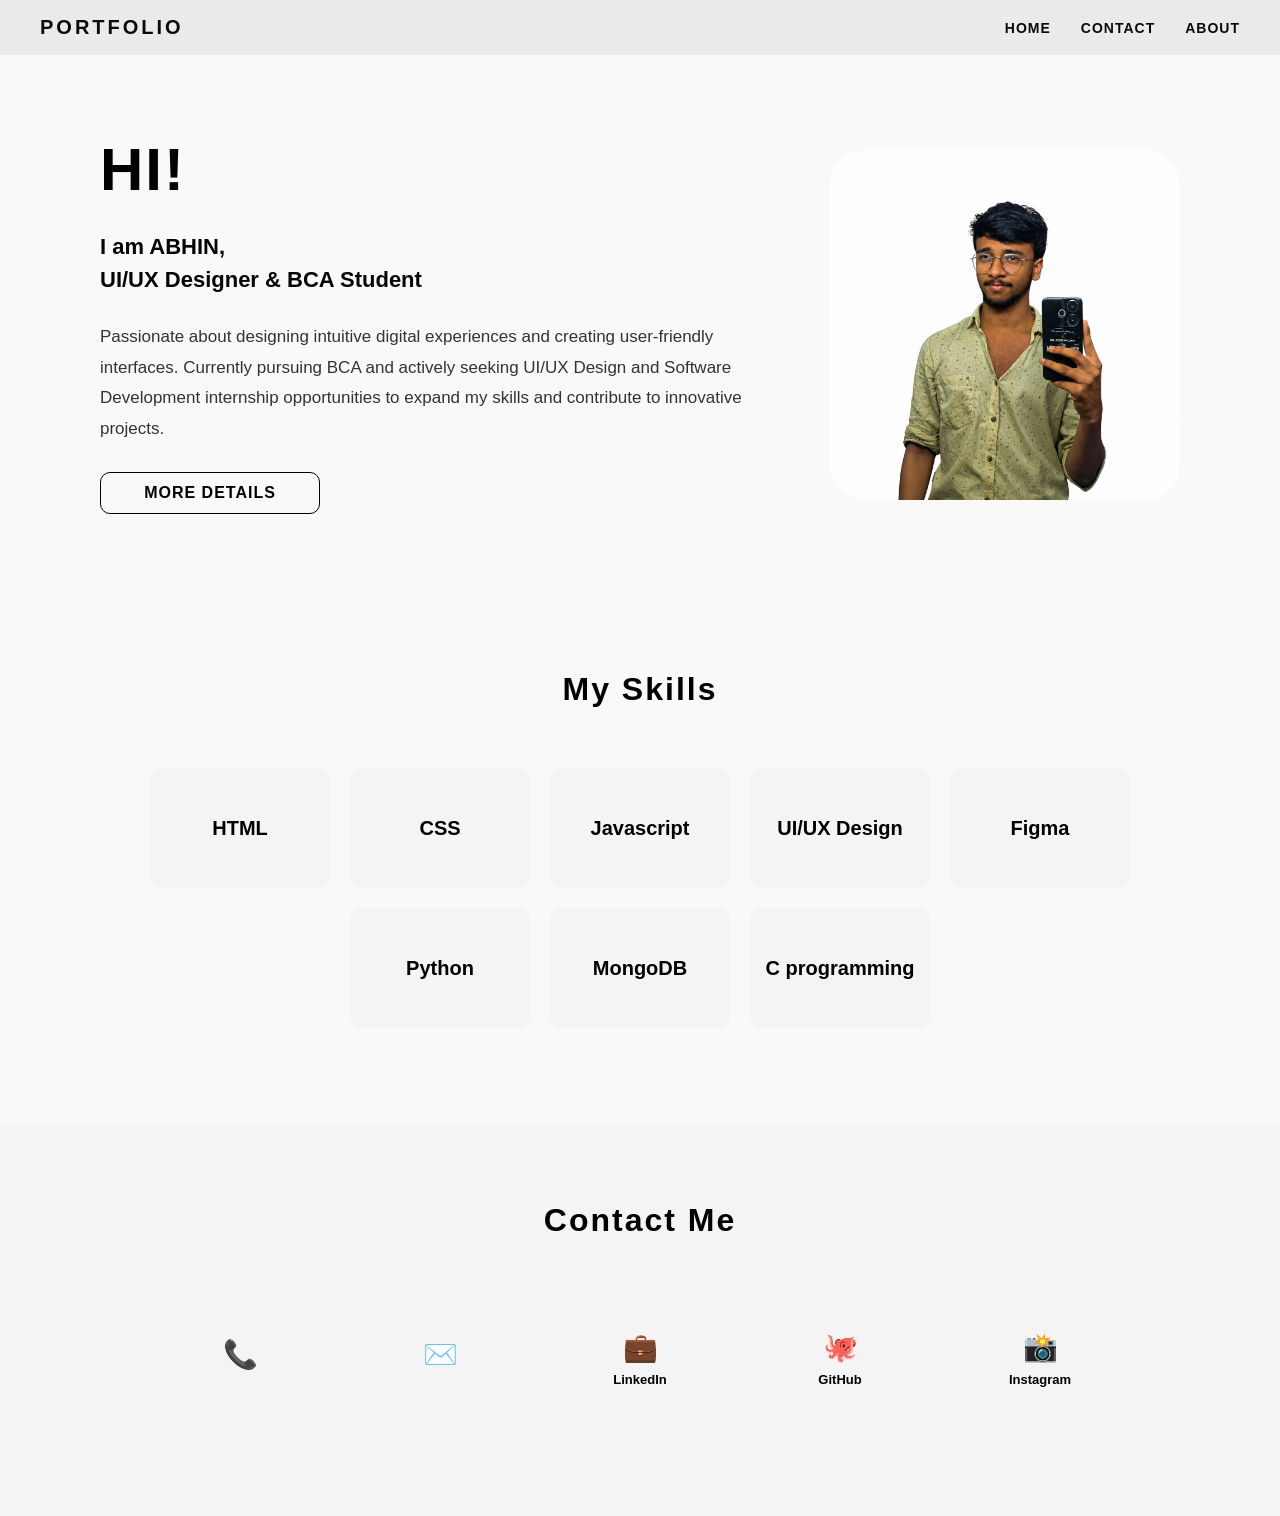
==== index.html @ 7b4ee462 "first commit" ====
<!DOCTYPE html>
<html lang="en">
<head>
    <meta charset="UTF-8">
    <meta name="viewport" content="width=device-width, initial-scale=1.0">
    <title>Abhin – Portfolio</title>
    
    <style>
        *, *::before, *::after { box-sizing: border-box; margin: 0; padding: 0; }

        html { scroll-behavior: smooth; }

        body {
            font-family: 'Lucida Sans', 'Lucida Grande', Verdana, sans-serif;
            background-color: #f9f9f7;
            color: #0a0a0a;
        }

        nav {
            display: flex;
            justify-content: space-between;
            align-items: center;
            padding: 16px 40px;
            background-color: rgba(170, 171, 172, 0.184);
            position: sticky;
            top: 0;
            z-index: 100;
        }
        nav h1 {
            font-size: clamp(16px, 3vw, 20px);
            letter-spacing: 3px;
        }
        nav ul {
            display: flex;
            gap: clamp(14px, 3vw, 30px);
            list-style: none;
        }
        nav ul li {
            font-size: clamp(12px, 2vw, 14px);
            letter-spacing: 1px;
            cursor: pointer;
        }

        h2 {
            font-family: 'Lucida Sans', Verdana, sans-serif;
            letter-spacing: 2px;
            color: rgb(0, 0, 0);
        }

        img {
            width: clamp(140px, 28vw, 350px);
            border-radius: 10%;
            display: block;
        }

        p {
            color: rgb(7, 6, 6);
            padding-top: 10px;
        }

        .hero {
            display: flex;
            flex-direction: row;
            align-items: center;
            justify-content: space-between;
            padding: clamp(40px, 8vw, 80px) clamp(24px, 8vw, 100px);
            gap: 40px;
        }
        .hero-text {
            flex: 1;
            min-width: 0;
        }
        .hero-text h2 {
            font-size: clamp(32px, 6vw, 60px);
            margin-bottom: 16px;
        }
        .hero-text .name-title {
            font-size: clamp(16px, 2.5vw, 22px);
            font-weight: bold;
            margin-bottom: 16px;
            line-height: 1.5;
        }
        .hero-text .bio {
            font-size: clamp(14px, 1.8vw, 17px);
            line-height: 1.8;
            color: #333;
            margin-bottom: 28px;
            padding-top: 10px;
        }
        .hero-text button {
            color: black;
            font-size: clamp(13px, 1.6vw, 16px);
            border-radius: 10px;
            font-family: 'Gill Sans', 'Gill Sans MT', Calibri, 'Trebuchet MS', sans-serif;
            height: 42px;
            width: clamp(160px, 30vw, 220px);
            border: 1.5px solid #000;
            background: transparent;
            cursor: pointer;
            font-weight: bold;
            letter-spacing: 1px;
            transition: background 0.2s, color 0.2s;
        }
        .hero-text button:hover {
            background: #000;
            color: #fff;
        }
        .hero-image {
            flex-shrink: 0;
        }

        .skills-section {
            padding: clamp(40px, 6vw, 80px) clamp(24px, 6vw, 100px);
        }
        .skills-section h2 {
            text-align: center;
            font-size: clamp(22px, 4vw, 32px);
            margin-bottom: 40px;
        }
        .skills-container {
            display: flex;
            flex-wrap: wrap;
            justify-content: center;
            gap: 20px;
            padding: 20px;
        }
        .skill-box {
            width: clamp(130px, 20vw, 180px);
            height: clamp(80px, 12vw, 120px);
            background-color: #f4f4f4;
            border-radius: 12px;
            display: flex;
            justify-content: center;
            align-items: center;
            font-size: clamp(14px, 2vw, 20px);
            font-weight: bold;
            transition: 0.3s;
            color: #000;
        }
        .skill-box:hover {
            transform: translateY(-5px);
            background-color: #e8e8e8;
            box-shadow: 0px 10px 10px rgba(0, 0, 0, 0.1);
        }

        .contact-section {
            padding: clamp(40px, 6vw, 80px) clamp(24px, 6vw, 100px);
            background-color: #f4f4f4;
        }
        .contact-section h2 {
            text-align: center;
            font-size: clamp(22px, 4vw, 32px);
            margin-bottom: 40px;
        }

        /* MOBILE */
        @media (max-width: 640px) {
            nav { padding: 14px 20px; }

            .hero {
                flex-direction: column-reverse;
                align-items: center;
                padding: 36px 20px;
                gap: 24px;
                text-align: center;
            }
            .hero-text .bio { text-align: left; }
            .hero-text button { width: 100%; max-width: 280px; }

            .skill-box {
            width: calc(50% - 12px);
            height: 70px;
            font-size: 13px;
           }
        }

        /* TABLET */
        @media (min-width: 641px) and (max-width: 900px) {
            .hero {
                flex-direction: column-reverse;
                align-items: center;
                text-align: center;
                padding: 48px 40px;
            }
        }
    </style>
</head>
<body id="top">

    <nav>
        <h1>PORTFOLIO</h1>
        <ul>
            <li><a href="#top" style="text-decoration:none; color:inherit;"><b>HOME</b></a></li>
            <li><a href="#contact" style="text-decoration:none; color:inherit;"><b>CONTACT</b></a></li>
            <li><a href="#skills" style="text-decoration:none; color:inherit;"><b>ABOUT</b></a></li>
        </ul>
    </nav>

    <div class="hero">
        <div class="hero-text">
            <h2>HI!</h2>
            <p class="name-title"><b>I am ABHIN,<br>UI/UX Designer & BCA Student</b></p>
            <p class="bio">
                Passionate about designing intuitive digital experiences
                and creating user-friendly interfaces. Currently pursuing
                BCA and actively seeking UI/UX Design and Software Development
                internship opportunities to expand my skills and contribute to
                innovative projects.
            </p>
            <button onclick="document.getElementById('skills').scrollIntoView({behavior:'smooth'})">
                <b>MORE DETAILS</b>
            </button>
        </div>
        <div class="hero-image">
            <img src="proff.png" alt="Abhin's profile photo">
        </div>
    </div>

    <div class="skills-section" id="skills">
        <h2><b>My Skills</b></h2>
        <div class="skills-container">
            <div class="skill-box">HTML</div>
            <div class="skill-box">CSS</div>
            <div class="skill-box">Javascript</div>
            <div class="skill-box">UI/UX Design</div>
            <div class="skill-box">Figma</div>
            <div class="skill-box">Python</div>
            <div class="skill-box">MongoDB</div>
            <div class="skill-box">C programming</div>
        </div>
    </div>

    <div class="contact-section" id="contact">
        <h2><b>Contact Me</b></h2>
        <div class="skills-container">

            <a href="tel:+918281203769" style="text-decoration:none;">
                <div class="skill-box" style="flex-direction:column; gap:8px;">
                    <span style="font-size:28px;">📞</span>
                    <span style="font-size:13px;"></span>
                </div>
            </a>

            <a href="mailto:abhinillikatil@gmail.com" style="text-decoration:none;">
                <div class="skill-box" style="flex-direction:column; gap:8px;">
                    <span style="font-size:28px;">✉️</span>
                    <span style="font-size:13px;"></span>
                </div>
            </a>

            <a href="https://www.linkedin.com/in/abhin-i-p-13757a359/" target="_blank" style="text-decoration:none;">
                <div class="skill-box" style="flex-direction:column; gap:8px;">
                    <span style="font-size:28px;">💼</span>
                    <span style="font-size:13px;">LinkedIn</span>
                </div>
            </a>

            <a href="https://github.com/ABHiN404" target="_blank" style="text-decoration:none;">
                <div class="skill-box" style="flex-direction:column; gap:8px;">
                    <span style="font-size:28px;">🐙</span>
                    <span style="font-size:13px;">GitHub</span>
                </div>
            </a>

            <a href="https://www.instagram.com/_abhinnn._?igsh=NjZzc3doM2gwaGVh" target="_blank" style="text-decoration:none;">
                <div class="skill-box" style="flex-direction:column; gap:8px;">
                    <span style="font-size:28px;">📸</span>
                    <span style="font-size:13px;">Instagram</span>
                </div>
            </a>

        </div>
    </div>

</body>
</html>
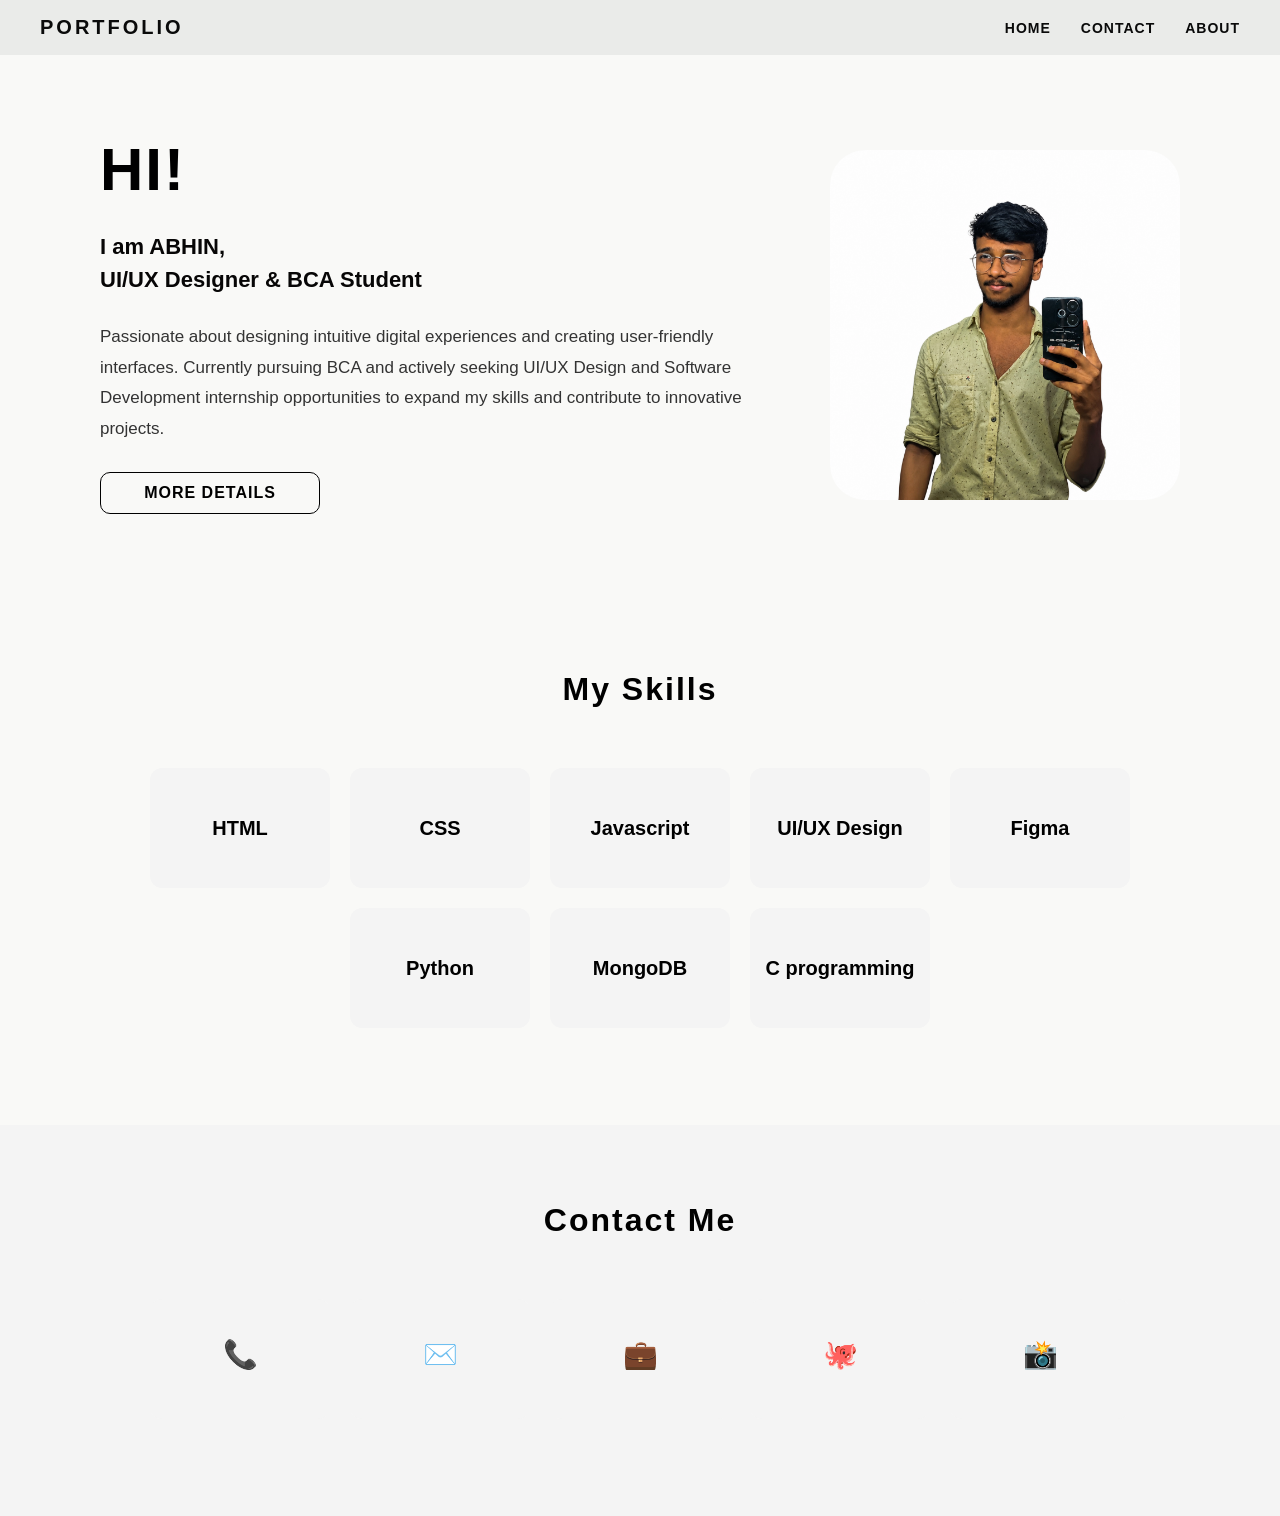
==== commit 27ec8e60: "Update" ====
--- a/index.html
+++ b/index.html
@@ -251,21 +251,21 @@
             <a href="https://www.linkedin.com/in/abhin-i-p-13757a359/" target="_blank" style="text-decoration:none;">
                 <div class="skill-box" style="flex-direction:column; gap:8px;">
                     <span style="font-size:28px;">💼</span>
-                    <span style="font-size:13px;">LinkedIn</span>
+                    <span style="font-size:13px;"></span>
                 </div>
             </a>
 
             <a href="https://github.com/ABHiN404" target="_blank" style="text-decoration:none;">
                 <div class="skill-box" style="flex-direction:column; gap:8px;">
                     <span style="font-size:28px;">🐙</span>
-                    <span style="font-size:13px;">GitHub</span>
+                    <span style="font-size:13px;"></span>
                 </div>
             </a>
 
             <a href="https://www.instagram.com/_abhinnn._?igsh=NjZzc3doM2gwaGVh" target="_blank" style="text-decoration:none;">
                 <div class="skill-box" style="flex-direction:column; gap:8px;">
                     <span style="font-size:28px;">📸</span>
-                    <span style="font-size:13px;">Instagram</span>
+                    <span style="font-size:13px;"></span>
                 </div>
             </a>
 
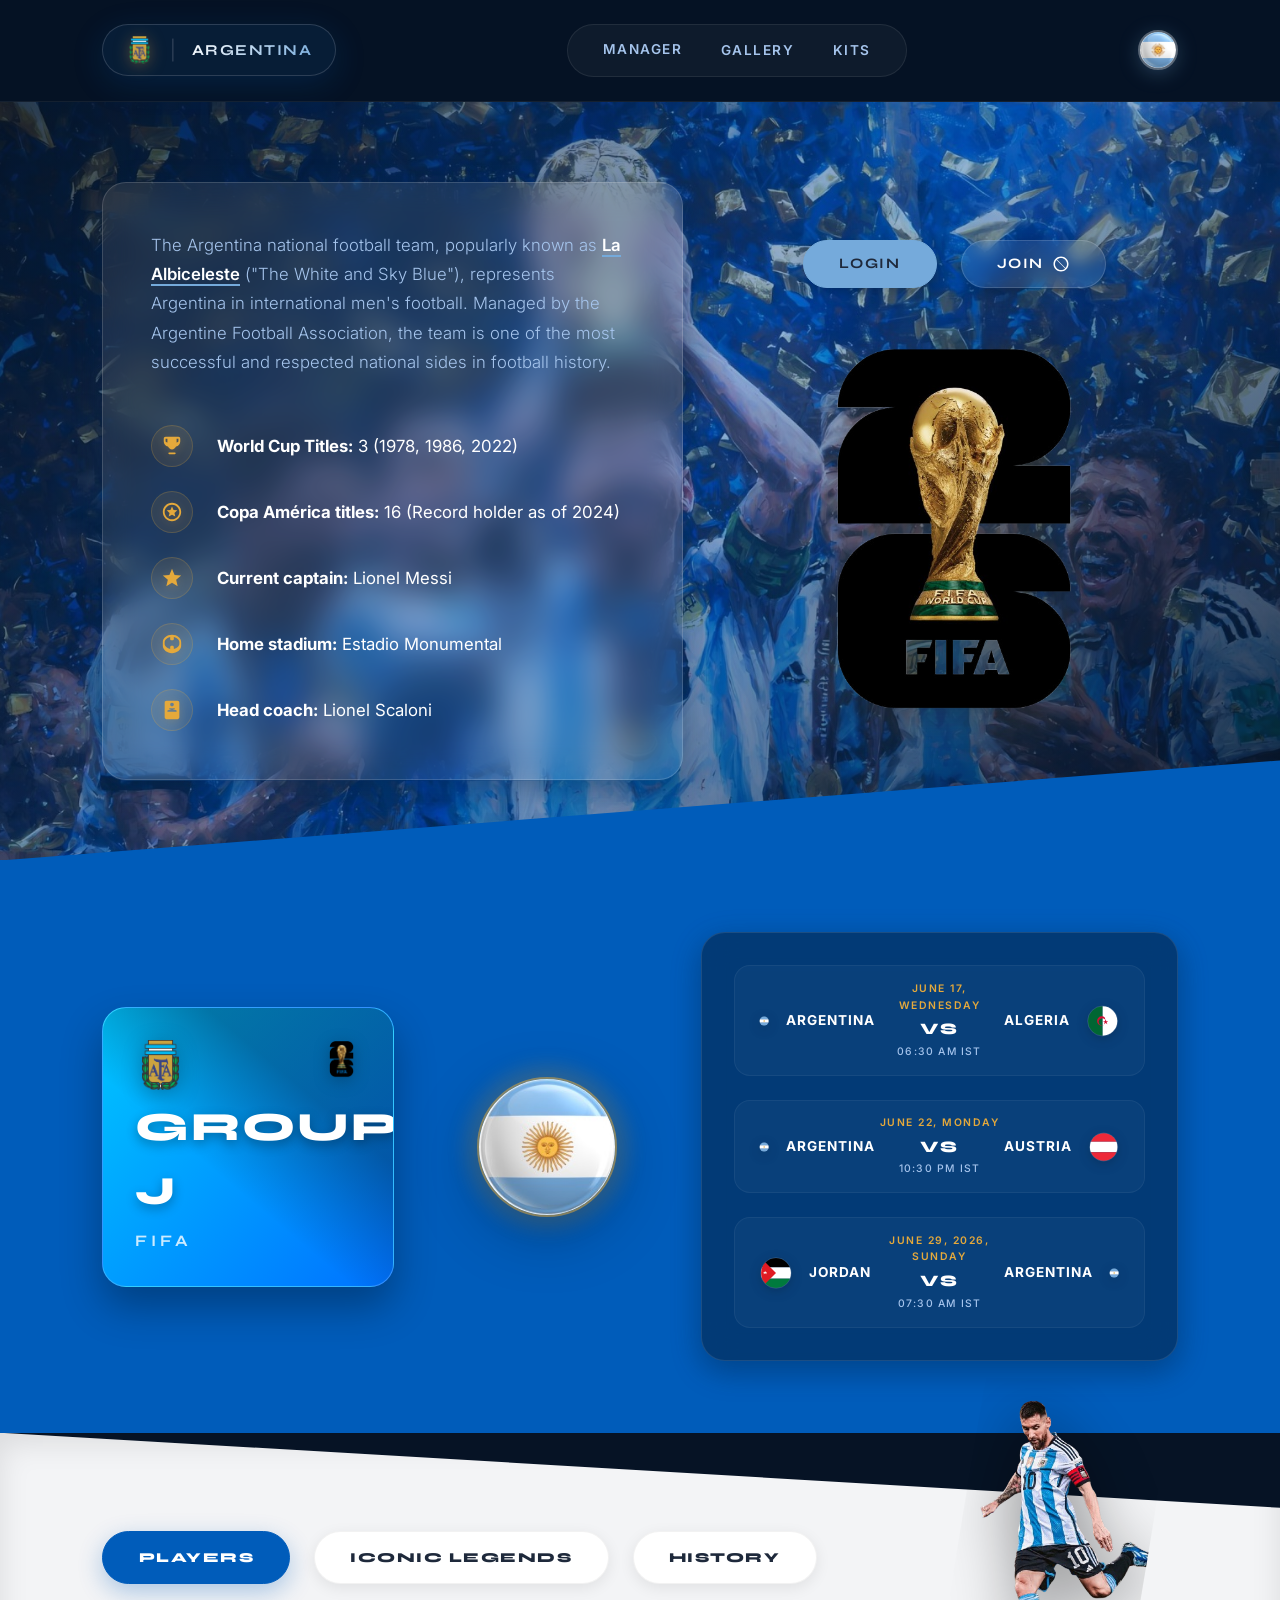
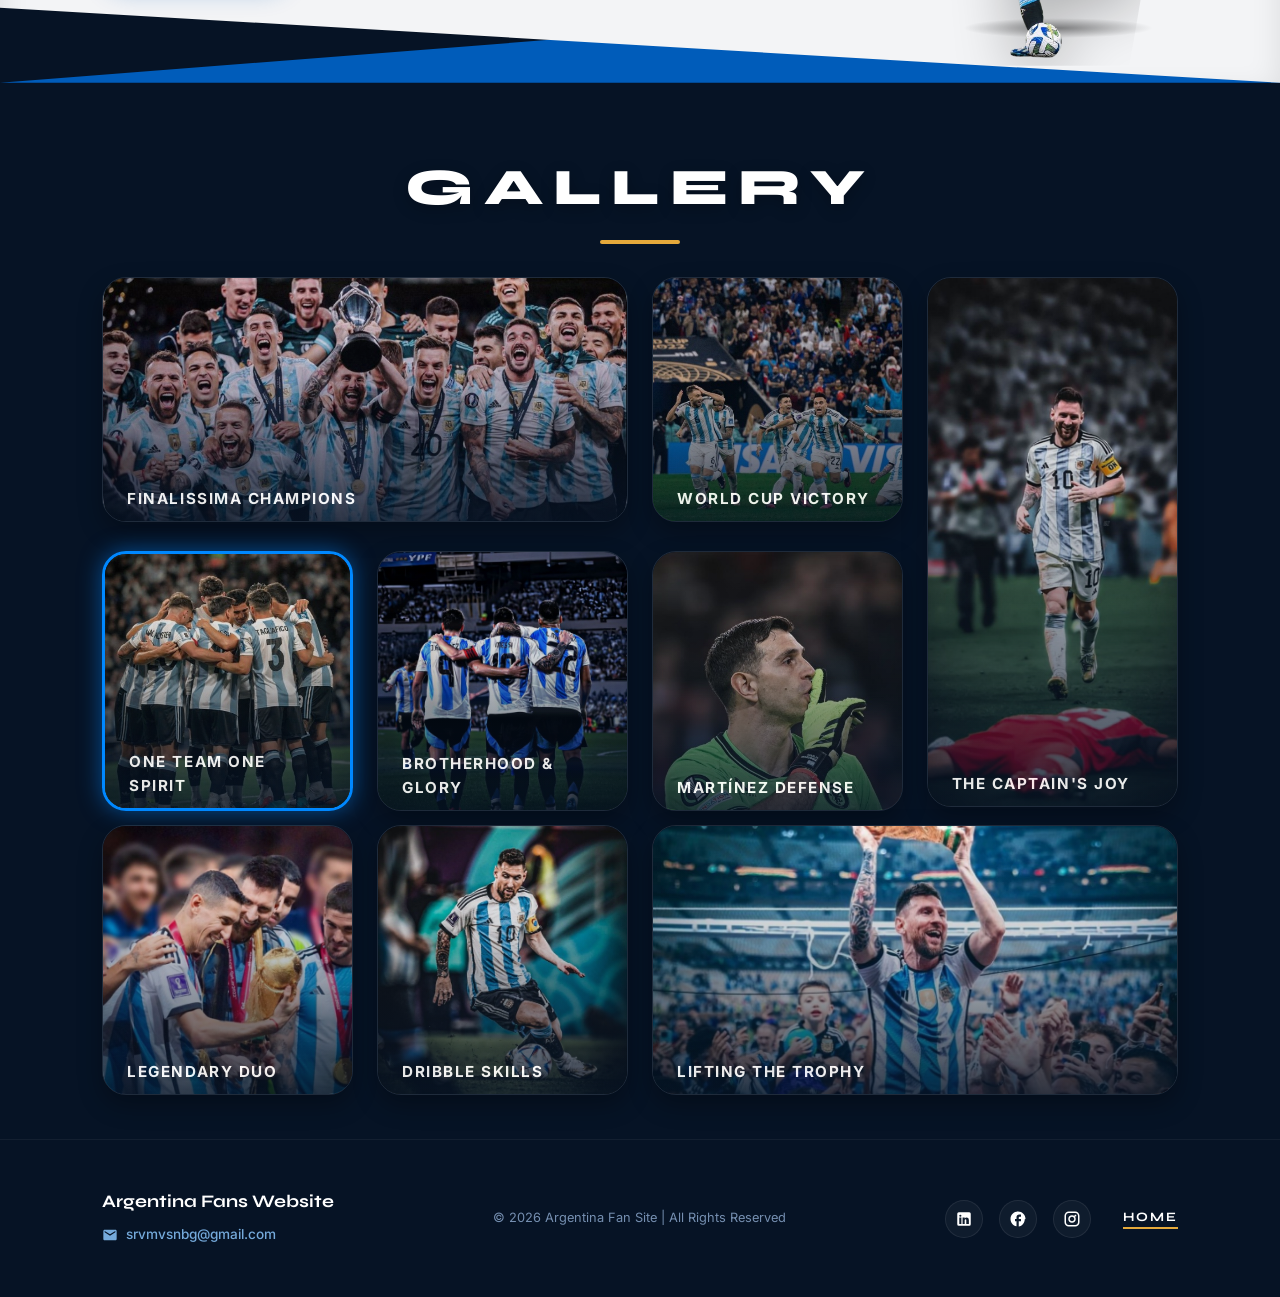
==== commit cdc04a43: "first commit" ====
--- a/index.html
+++ b/index.html
@@ -1,276 +1,578 @@
 <!DOCTYPE html>
 <html lang="en">
+
 <head>
     <meta charset="UTF-8">
     <meta name="viewport" content="width=device-width, initial-scale=1.0">
-    <title>Abhin – Portfolio</title>
-    
-    <style>
-        *, *::before, *::after { box-sizing: border-box; margin: 0; padding: 0; }
-
-        html { scroll-behavior: smooth; }
-
-        body {
-            font-family: 'Lucida Sans', 'Lucida Grande', Verdana, sans-serif;
-            background-color: #f9f9f7;
-            color: #0a0a0a;
-        }
-
-        nav {
-            display: flex;
-            justify-content: space-between;
-            align-items: center;
-            padding: 16px 40px;
-            background-color: rgba(170, 171, 172, 0.184);
-            position: sticky;
-            top: 0;
-            z-index: 100;
-        }
-        nav h1 {
-            font-size: clamp(16px, 3vw, 20px);
-            letter-spacing: 3px;
-        }
-        nav ul {
-            display: flex;
-            gap: clamp(14px, 3vw, 30px);
-            list-style: none;
-        }
-        nav ul li {
-            font-size: clamp(12px, 2vw, 14px);
-            letter-spacing: 1px;
-            cursor: pointer;
-        }
-
-        h2 {
-            font-family: 'Lucida Sans', Verdana, sans-serif;
-            letter-spacing: 2px;
-            color: rgb(0, 0, 0);
-        }
-
-        img {
-            width: clamp(140px, 28vw, 350px);
-            border-radius: 10%;
-            display: block;
-        }
-
-        p {
-            color: rgb(7, 6, 6);
-            padding-top: 10px;
-        }
-
-        .hero {
-            display: flex;
-            flex-direction: row;
-            align-items: center;
-            justify-content: space-between;
-            padding: clamp(40px, 8vw, 80px) clamp(24px, 8vw, 100px);
-            gap: 40px;
-        }
-        .hero-text {
-            flex: 1;
-            min-width: 0;
-        }
-        .hero-text h2 {
-            font-size: clamp(32px, 6vw, 60px);
-            margin-bottom: 16px;
-        }
-        .hero-text .name-title {
-            font-size: clamp(16px, 2.5vw, 22px);
-            font-weight: bold;
-            margin-bottom: 16px;
-            line-height: 1.5;
-        }
-        .hero-text .bio {
-            font-size: clamp(14px, 1.8vw, 17px);
-            line-height: 1.8;
-            color: #333;
-            margin-bottom: 28px;
-            padding-top: 10px;
-        }
-        .hero-text button {
-            color: black;
-            font-size: clamp(13px, 1.6vw, 16px);
-            border-radius: 10px;
-            font-family: 'Gill Sans', 'Gill Sans MT', Calibri, 'Trebuchet MS', sans-serif;
-            height: 42px;
-            width: clamp(160px, 30vw, 220px);
-            border: 1.5px solid #000;
-            background: transparent;
-            cursor: pointer;
-            font-weight: bold;
-            letter-spacing: 1px;
-            transition: background 0.2s, color 0.2s;
-        }
-        .hero-text button:hover {
-            background: #000;
-            color: #fff;
-        }
-        .hero-image {
-            flex-shrink: 0;
-        }
-
-        .skills-section {
-            padding: clamp(40px, 6vw, 80px) clamp(24px, 6vw, 100px);
-        }
-        .skills-section h2 {
-            text-align: center;
-            font-size: clamp(22px, 4vw, 32px);
-            margin-bottom: 40px;
-        }
-        .skills-container {
-            display: flex;
-            flex-wrap: wrap;
-            justify-content: center;
-            gap: 20px;
-            padding: 20px;
-        }
-        .skill-box {
-            width: clamp(130px, 20vw, 180px);
-            height: clamp(80px, 12vw, 120px);
-            background-color: #f4f4f4;
-            border-radius: 12px;
-            display: flex;
-            justify-content: center;
-            align-items: center;
-            font-size: clamp(14px, 2vw, 20px);
-            font-weight: bold;
-            transition: 0.3s;
-            color: #000;
-        }
-        .skill-box:hover {
-            transform: translateY(-5px);
-            background-color: #e8e8e8;
-            box-shadow: 0px 10px 10px rgba(0, 0, 0, 0.1);
-        }
-
-        .contact-section {
-            padding: clamp(40px, 6vw, 80px) clamp(24px, 6vw, 100px);
-            background-color: #f4f4f4;
-        }
-        .contact-section h2 {
-            text-align: center;
-            font-size: clamp(22px, 4vw, 32px);
-            margin-bottom: 40px;
-        }
-
-        /* MOBILE */
-        @media (max-width: 640px) {
-            nav { padding: 14px 20px; }
-
-            .hero {
-                flex-direction: column-reverse;
-                align-items: center;
-                padding: 36px 20px;
-                gap: 24px;
-                text-align: center;
+    <meta name="description"
+        content="Argentina National Football Team Fan Site - La Albiceleste info, fixtures, team gallery, and historical details.">
+    <title>Argentina National Football Team | Fan Site</title>
+    <link rel="preconnect" href="https://fonts.googleapis.com">
+    <link rel="preconnect" href="https://fonts.gstatic.com" crossorigin>
+    <link
+        href="https://fonts.googleapis.com/css2?family=Inter:wght@300;400;500;600;700&family=Syncopate:wght@700&family=Syne:wght@700;800&display=swap"
+        rel="stylesheet">
+    <link rel="stylesheet" href="style.css">
+</head>
+
+<body>
+
+    <!-- ═══════════════════════════════════════════════════════════
+       PERSISTENT HEADER — Visible on ALL screens
+       ═══════════════════════════════════════════════════════════ -->
+    <header class="header">
+        <!-- Logo / Brand — clicking returns to HOME screen -->
+        <div class="logo-badge" id="logo-badge" data-screen="home" role="button" tabindex="0" aria-label="Go to Home">
+            <img src="logo.png" alt="AFA Logo" class="crest-img">
+            <span class="divider">|</span>
+            <span class="logo-text">ARGENTINA</span>
+        </div>
+
+        <!-- Primary Navigation — each button shows a separate screen -->
+        <nav class="nav-bar" aria-label="Main Navigation">
+            <a href="manager.html" class="nav-link" id="nav-manager-btn">MANAGER</a>
+            <button class="nav-link" id="nav-gallery-btn" data-scroll="gallery-section">GALLERY</button>
+            <button class="nav-link" id="nav-kits-btn" data-screen="kits">KITS</button>
+        </nav>
+
+        <!-- Right flag button -->
+        <button class="flag-button" aria-label="Argentina Flag" data-screen="home">
+            <img src="flag.jpeg" alt="Argentina Flag" class="round-flag-img">
+        </button>
+    </header>
+
+    <!-- ═══════════════════════════════════════════════════════════
+       SCREENS CONTAINER — only ONE .screen.active visible at a time
+       ═══════════════════════════════════════════════════════════ -->
+    <div id="screens-container">
+
+        <!-- ╔══════════════════════════════════════╗
+         ║  SCREEN: HOME  (Desktop – 1)         ║
+         ╚══════════════════════════════════════╝ -->
+        <div class="screen active" id="screen-home">
+            <main class="main-content">
+
+                <!-- ─── Hero / Info Section ─── -->
+                <section class="hero-section" aria-label="About Argentina">
+                    <div class="hero-container">
+
+                        <!-- Left: Team bio card -->
+                        <div class="hero-left">
+                            <div class="info-card glass-card">
+                                <p class="intro-text">
+                                    The Argentina national football team, popularly known as <strong>La
+                                        Albiceleste</strong>
+                                    ("The White and Sky Blue"), represents Argentina in international men's football.
+                                    Managed by the Argentine Football Association, the team is one of the most
+                                    successful
+                                    and respected national sides in football history.
+                                </p>
+                                <ul class="info-list">
+                                    <li>
+                                        <span class="list-icon">
+                                            <svg viewBox="0 0 24 24" fill="#E5A93B" aria-hidden="true">
+                                                <path
+                                                    d="M19 2H5C3.9 2 3 2.9 3 4V7C3 9.76 4.97 12.06 7.55 12.54C8.43 14.28 10.07 15.53 12 15.82V19H9C8.45 19 8 19.45 8 20C8 20.55 8.45 21 9 21H15C15.55 21 16 20.55 16 20C16 19.45 15.55 19 15 19H12V15.82C13.93 15.53 15.57 14.28 16.45 12.54C19.03 12.06 21 9.76 21 7V4C21 2.9 20.1 2 19 2ZM5 7V4H7V8.1C5.8 7.8 5 7 5 7ZM19 7C19 7 18.2 7.8 17 8.1V4H19V7Z" />
+                                            </svg>
+                                        </span>
+                                        <div><strong>World Cup Titles:</strong> 3 (1978, 1986, 2022)</div>
+                                    </li>
+                                    <li>
+                                        <span class="list-icon">
+                                            <svg viewBox="0 0 24 24" fill="#E5A93B" aria-hidden="true">
+                                                <path
+                                                    d="M12 2C6.48 2 2 6.48 2 12S6.48 22 12 22 22 17.52 22 12 17.52 2 12 2ZM12 20C7.59 20 4 16.41 4 12S7.59 4 12 4 20 7.59 20 12 16.41 20 12 20ZM12 6L13.7 9.8 17.8 10.2 14.7 13 15.6 17 12 14.9 8.4 17 9.3 13 6.2 10.2 10.3 9.8 12 6Z" />
+                                            </svg>
+                                        </span>
+                                        <div><strong>Copa América titles:</strong> 16 (Record holder as of 2024)</div>
+                                    </li>
+                                    <li>
+                                        <span class="list-icon">
+                                            <svg viewBox="0 0 24 24" fill="#E5A93B" aria-hidden="true">
+                                                <path
+                                                    d="M12 17.27L18.18 21L16.54 13.97L22 9.24L14.81 8.63L12 2L9.19 8.63L2 9.24L7.46 13.97L5.82 21L12 17.27Z" />
+                                            </svg>
+                                        </span>
+                                        <div><strong>Current captain:</strong> Lionel Messi</div>
+                                    </li>
+                                    <li>
+                                        <span class="list-icon">
+                                            <svg viewBox="0 0 24 24" fill="#E5A93B" aria-hidden="true">
+                                                <path
+                                                    d="M12 2C6.48 2 2 5.58 2 10V14C2 18.42 6.48 22 12 22S22 18.42 22 14V10C22 5.58 17.52 2 12 2ZM20 12C20 13.1 19.38 14.28 18.25 15.34C17.15 16.36 15.64 17.17 14 17.58V15.5C14 14.67 13.33 14 12.5 14H11.5C10.67 14 10 14.67 10 15.5V17.58C8.36 17.17 6.85 16.36 5.75 15.34C4.62 14.28 4 13.1 4 12V10C4 8.9 4.62 7.72 5.75 6.66C6.85 5.64 8.36 4.83 10 4.42V6.5C10 7.33 10.67 8 11.5 8H12.5C13.33 8 14 7.33 14 6.5V4.42C15.64 4.83 17.15 5.64 18.25 6.66C19.38 7.72 20 8.9 20 10V12Z" />
+                                            </svg>
+                                        </span>
+                                        <div><strong>Home stadium:</strong> Estadio Monumental</div>
+                                    </li>
+                                    <li>
+                                        <span class="list-icon">
+                                            <svg viewBox="0 0 24 24" fill="#E5A93B" aria-hidden="true">
+                                                <path
+                                                    d="M6 2C4.9 2 4 2.9 4 4V20C4 21.1 4.9 22 6 22H18C19.1 22 20 21.1 20 20V4C20 2.9 19.1 2 18 2H6ZM12 4C13.1 4 14 4.9 14 6C14 7.1 13.1 8 12 8C10.9 8 10 7.1 10 6C10 4.9 10.9 4 12 4ZM15 11H9V10H15V11ZM17 14H7V12.5L12 10.5L17 12.5V14Z" />
+                                            </svg>
+                                        </span>
+                                        <div><strong>Head coach:</strong> Lionel Scaloni</div>
+                                    </li>
+                                </ul>
+                            </div>
+                        </div>
+
+                        <!-- Right: Auth buttons + trophy -->
+                        <div class="hero-right">
+                            <div class="auth-buttons">
+                                <button class="btn btn-primary" id="login-btn">LOGIN</button>
+                                <button class="btn btn-secondary" id="join-btn">
+                                    JOIN
+                                    <svg class="btn-icon" viewBox="0 0 24 24" fill="currentColor" aria-hidden="true">
+                                        <path
+                                            d="M12 2C6.48 2 2 6.48 2 12C2 17.52 6.48 22 12 22C17.52 22 22 17.52 22 12C22 6.48 17.52 2 12 2ZM12 20C7.59 20 4 16.41 4 12C4 9.91 4.8 8.01 6.09 6.59L17.41 17.91C15.99 19.2 14.09 20 12 20ZM17.91 17.41L6.59 6.09C8.01 4.8 9.91 4 12 4C16.41 4 20 7.59 20 12C20 14.09 19.2 15.99 17.91 17.41Z" />
+                                    </svg>
+                                </button>
+                            </div>
+
+                            <div class="world-cup-silhouette" aria-hidden="true">
+                                <img src="b2.png" alt="FIFA World Cup 2026 Emblem" class="world-cup-badge-img">
+                            </div>
+                        </div>
+
+                    </div>
+                </section>
+
+                <!-- ─── Group J / Matches Section ─── -->
+                <section class="group-matches-section" aria-label="Group Matches">
+                    <div class="diagonal-divider-top"></div>
+
+                    <div class="group-grid">
+
+                        <!-- Left: Group badge card -->
+                        <div class="group-graphics-card">
+                            <div class="graphics-slant"></div>
+                            <div class="graphics-content">
+                                <div class="graphics-header">
+                                    <img src="logo.png" alt="AFA Logo" class="mini-crest-img">
+                                    <img src="b2.png" alt="World Cup Trophy" class="mini-trophy-img">
+                                </div>
+                                <div class="group-title">GROUP J</div>
+                                <div class="fifa-subtext">FIFA</div>
+                            </div>
+                        </div>
+
+                        <!-- Centre: Glowing flag orb -->
+                        <div class="center-flag-container">
+                            <div class="glowing-orb"></div>
+                            <img src="flag.jpeg" alt="Argentina Flag" class="floating-flag-img">
+                        </div>
+
+                        <!-- Right: Matches card -->
+                        <div class="matches-card glass-card">
+                            <div class="matches-container">
+
+                                <!-- Match 1: Argentina vs Algeria -->
+                                <div class="match-row">
+                                    <div class="match-team match-team-left">
+                                        <svg class="match-flag" viewBox="0 0 100 100" xmlns="http://www.w3.org/2000/svg"
+                                            aria-hidden="true">
+                                            <clipPath id="argFlag">
+                                                <circle cx="50" cy="50" r="44" />
+                                            </clipPath>
+                                            <g clip-path="url(#argFlag)">
+                                                <rect x="0" y="0" width="100" height="33.3" fill="#75AADB" />
+                                                <rect x="0" y="33.3" width="100" height="33.4" fill="#FFFFFF" />
+                                                <rect x="0" y="66.7" width="100" height="33.3" fill="#75AADB" />
+                                                <circle cx="50" cy="50" r="7" fill="#E5A93B" />
+                                            </g>
+                                            <circle cx="50" cy="50" r="45" fill="none" stroke="rgba(255,255,255,0.2)"
+                                                stroke-width="2" />
+                                        </svg>
+                                        <span class="team-name">ARGENTINA</span>
+                                    </div>
+                                    <div class="match-details">
+                                        <div class="match-date">JUNE 17, WEDNESDAY</div>
+                                        <div class="match-vs">VS</div>
+                                        <div class="match-time">06:30 AM IST</div>
+                                    </div>
+                                    <div class="match-team match-team-right">
+                                        <span class="team-name">ALGERIA</span>
+                                        <svg class="match-flag" viewBox="0 0 100 100" xmlns="http://www.w3.org/2000/svg"
+                                            aria-hidden="true">
+                                            <clipPath id="dzaFlag">
+                                                <circle cx="50" cy="50" r="44" />
+                                            </clipPath>
+                                            <g clip-path="url(#dzaFlag)">
+                                                <rect x="0" y="0" width="50" height="100" fill="#006633" />
+                                                <rect x="50" y="0" width="50" height="100" fill="#FFFFFF" />
+                                                <path d="M57,40 A14,14 0 1,0 57,60 A11,11 0 1,1 59,57 Z"
+                                                    fill="#D21034" />
+                                                <polygon
+                                                    points="59,45 61,51 67,51 62,54 64,60 59,56 54,60 56,54 51,51 57,51"
+                                                    fill="#D21034" />
+                                            </g>
+                                            <circle cx="50" cy="50" r="45" fill="none" stroke="rgba(255,255,255,0.2)"
+                                                stroke-width="2" />
+                                        </svg>
+                                    </div>
+                                </div>
+
+                                <!-- Match 2: Argentina vs Austria -->
+                                <div class="match-row">
+                                    <div class="match-team match-team-left">
+                                        <svg class="match-flag" viewBox="0 0 100 100" xmlns="http://www.w3.org/2000/svg"
+                                            aria-hidden="true">
+                                            <clipPath id="argFlag2">
+                                                <circle cx="50" cy="50" r="44" />
+                                            </clipPath>
+                                            <g clip-path="url(#argFlag2)">
+                                                <rect x="0" y="0" width="100" height="33.3" fill="#75AADB" />
+                                                <rect x="0" y="33.3" width="100" height="33.4" fill="#FFFFFF" />
+                                                <rect x="0" y="66.7" width="100" height="33.3" fill="#75AADB" />
+                                                <circle cx="50" cy="50" r="7" fill="#E5A93B" />
+                                            </g>
+                                            <circle cx="50" cy="50" r="45" fill="none" stroke="rgba(255,255,255,0.2)"
+                                                stroke-width="2" />
+                                        </svg>
+                                        <span class="team-name">ARGENTINA</span>
+                                    </div>
+                                    <div class="match-details">
+                                        <div class="match-date">JUNE 22, MONDAY</div>
+                                        <div class="match-vs">VS</div>
+                                        <div class="match-time">10:30 PM IST</div>
+                                    </div>
+                                    <div class="match-team match-team-right">
+                                        <span class="team-name">AUSTRIA</span>
+                                        <svg class="match-flag" viewBox="0 0 100 100" xmlns="http://www.w3.org/2000/svg"
+                                            aria-hidden="true">
+                                            <clipPath id="autFlag">
+                                                <circle cx="50" cy="50" r="44" />
+                                            </clipPath>
+                                            <g clip-path="url(#autFlag)">
+                                                <rect x="0" y="0" width="100" height="33.3" fill="#ED2939" />
+                                                <rect x="0" y="33.3" width="100" height="33.4" fill="#FFFFFF" />
+                                                <rect x="0" y="66.7" width="100" height="33.3" fill="#ED2939" />
+                                            </g>
+                                            <circle cx="50" cy="50" r="45" fill="none" stroke="rgba(255,255,255,0.2)"
+                                                stroke-width="2" />
+                                        </svg>
+                                    </div>
+                                </div>
+
+                                <!-- Match 3: Jordan vs Argentina -->
+                                <div class="match-row">
+                                    <div class="match-team match-team-left">
+                                        <svg class="match-flag" viewBox="0 0 100 100" xmlns="http://www.w3.org/2000/svg"
+                                            aria-hidden="true">
+                                            <clipPath id="jorFlag">
+                                                <circle cx="50" cy="50" r="44" />
+                                            </clipPath>
+                                            <g clip-path="url(#jorFlag)">
+                                                <rect x="0" y="0" width="100" height="33.3" fill="#000000" />
+                                                <rect x="0" y="33.3" width="100" height="33.4" fill="#FFFFFF" />
+                                                <rect x="0" y="66.7" width="100" height="33.3" fill="#007A3D" />
+                                                <polygon points="0,0 50,50 0,100" fill="#E01A22" />
+                                                <polygon
+                                                    points="18,44 20,48 24,47 21,50 23,54 18,51 13,54 15,50 12,47 16,48"
+                                                    fill="#FFFFFF" />
+                                            </g>
+                                            <circle cx="50" cy="50" r="45" fill="none" stroke="rgba(255,255,255,0.2)"
+                                                stroke-width="2" />
+                                        </svg>
+                                        <span class="team-name">JORDAN</span>
+                                    </div>
+                                    <div class="match-details">
+                                        <div class="match-date">JUNE 29, 2026, SUNDAY</div>
+                                        <div class="match-vs">VS</div>
+                                        <div class="match-time">07:30 AM IST</div>
+                                    </div>
+                                    <div class="match-team match-team-right">
+                                        <span class="team-name">ARGENTINA</span>
+                                        <svg class="match-flag" viewBox="0 0 100 100" xmlns="http://www.w3.org/2000/svg"
+                                            aria-hidden="true">
+                                            <clipPath id="argFlag3">
+                                                <circle cx="50" cy="50" r="44" />
+                                            </clipPath>
+                                            <g clip-path="url(#argFlag3)">
+                                                <rect x="0" y="0" width="100" height="33.3" fill="#75AADB" />
+                                                <rect x="0" y="33.3" width="100" height="33.4" fill="#FFFFFF" />
+                                                <rect x="0" y="66.7" width="100" height="33.3" fill="#75AADB" />
+                                                <circle cx="50" cy="50" r="7" fill="#E5A93B" />
+                                            </g>
+                                            <circle cx="50" cy="50" r="45" fill="none" stroke="rgba(255,255,255,0.2)"
+                                                stroke-width="2" />
+                                        </svg>
+                                    </div>
+                                </div>
+
+                            </div>
+                        </div><!-- /matches-card -->
+
+                    </div><!-- /group-grid -->
+                </section>
+
+                <!-- ─── Players / Filter Tabs Section ─── -->
+                <section class="filters-section" aria-label="Squad Filters">
+                    <div class="slant-banner"></div>
+
+                    <div class="filters-layout">
+                        <div class="filters-container">
+                            <a href="players.html" class="filter-btn active" id="btn-players">PLAYERS</a>
+                            <a href="showcase.html" class="filter-btn" id="btn-legends">ICONIC LEGENDS</a>
+                            <a href="history.html" class="filter-btn" id="btn-history">HISTORY</a>
+                        </div>
+
+                        <div class="player-showcase">
+                            <div class="player-shadow"></div>
+                            <img src="b1.png"
+                                alt="Lionel Messi in action" class="player-img" loading="lazy">
+                        </div>
+                    </div>
+                </section>
+
+                <!-- ─── Gallery Section ─── -->
+                <section class="gallery-section" id="gallery-section" aria-label="Photo Gallery">
+                    <div class="diagonal-divider-gallery"></div>
+
+                    <h2 class="gallery-title">GALLERY</h2>
+
+                    <div class="gallery-grid">
+                        <div class="gallery-item item-1">
+                            <img src="gallery1.jpeg"
+                                alt="Finalissima trophy celebration" class="gallery-img" loading="lazy">
+                            <div class="img-overlay"><span class="overlay-title">FINALISSIMA CHAMPIONS</span></div>
+                        </div>
+                        <div class="gallery-item item-2">
+                            <img src="gallery2.jpeg"
+                                alt="World Cup victory pitch celebration" class="gallery-img" loading="lazy">
+                            <div class="img-overlay"><span class="overlay-title">WORLD CUP VICTORY</span></div>
+                        </div>
+                        <div class="gallery-item item-3">
+                            <img src="gallery3.jpeg"
+                                alt="Lionel Messi victory smile" class="gallery-img" loading="lazy">
+                            <div class="img-overlay"><span class="overlay-title">THE CAPTAIN'S JOY</span></div>
+                        </div>
+                        <div class="gallery-item item-4">
+                            <img src="gallery4.jpeg"
+                                alt="Team huddle from behind" class="gallery-img" loading="lazy">
+                            <div class="img-overlay"><span class="overlay-title">ONE TEAM ONE SPIRIT</span></div>
+                        </div>
+                        <div class="gallery-item item-5">
+                            <img src="gallery5.jpeg"
+                                alt="Álvarez, Messi, Lautaro walking together" class="gallery-img" loading="lazy">
+                            <div class="img-overlay"><span class="overlay-title">BROTHERHOOD &amp; GLORY</span></div>
+                        </div>
+                        <div class="gallery-item item-6">
+                            <img src="gallery6.jpeg"
+                                alt="Emiliano Martinez shushing gesture" class="gallery-img" loading="lazy">
+                            <div class="img-overlay"><span class="overlay-title">MARTÍNEZ DEFENSE</span></div>
+                        </div>
+                        <div class="gallery-item item-7">
+                            <img src="gallery7.jpeg"
+                                alt="Di María and Messi with World Cup trophy" class="gallery-img" loading="lazy">
+                            <div class="img-overlay"><span class="overlay-title">LEGENDARY DUO</span></div>
+                        </div>
+                        <div class="gallery-item item-8">
+                            <img src="gallery8.jpeg"
+                                alt="Lionel Messi dribbling in match action" class="gallery-img" loading="lazy">
+                            <div class="img-overlay"><span class="overlay-title">DRIBBLE SKILLS</span></div>
+                        </div>
+                        <div class="gallery-item item-9">
+                            <img src="gallery9.jpeg"
+                                alt="Messi lifted on shoulders with trophy" class="gallery-img" loading="lazy">
+                            <div class="img-overlay"><span class="overlay-title">LIFTING THE TROPHY</span></div>
+                        </div>
+                    </div>
+                </section>
+
+            </main>
+
+            <!-- Footer (part of HOME screen) -->
+            <footer class="footer">
+                <div class="footer-container">
+                    <div class="footer-left">
+                        <h3 class="footer-brand">Argentina Fans Website</h3>
+                        <a href="mailto:srvmvsnbg@gmail.com" class="footer-mail">
+                            <svg class="mail-icon" viewBox="0 0 24 24" fill="currentColor" aria-hidden="true">
+                                <path
+                                    d="M20 4H4C2.9 4 2.01 4.9 2.01 6L2 18C2 19.1 2.9 20 4 20H20C21.1 20 22 19.1 22 18V6C22 4.9 21.1 4 20 4ZM20 8L12 13L4 8V6L12 11L20 6V8Z" />
+                            </svg>
+                            srvmvsnbg@gmail.com
+                        </a>
+                    </div>
+
+                    <div class="footer-center">
+                        <p class="copyright">&copy; 2026 Argentina Fan Site | All Rights Reserved</p>
+                    </div>
+
+                    <div class="footer-right">
+                        <div class="social-links">
+                            <a href="#" aria-label="LinkedIn" class="social-circle">
+                                <svg viewBox="0 0 24 24" fill="currentColor">
+                                    <path
+                                        d="M19 3a2 2 0 0 1 2 2v14a2 2 0 0 1-2 2H5a2 2 0 0 1-2-2V5a2 2 0 0 1 2-2h14m-.5 15.5v-5.3a3.26 3.26 0 0 0-3.26-3.26c-.85 0-1.84.52-2.32 1.3v-1.11h-2.8v8.37h2.8v-4.87c0-.26.05-.53.13-.72a1.11 1.11 0 0 1 1-.72c.62 0 1 .46 1 1.13v5.18h2.8M7.12 9.06a1.44 1.44 0 1 0-1.44-1.44 1.44 1.44 0 0 0 1.44 1.44m1.4 9.44V10.1H5.72v8.4h2.8Z" />
+                                </svg>
+                            </a>
+                            <a href="#" aria-label="Facebook" class="social-circle">
+                                <svg viewBox="0 0 24 24" fill="currentColor">
+                                    <path
+                                        d="M22 12c0-5.52-4.48-10-10-10S2 6.48 2 12c0 4.84 3.44 8.87 8 9.8V15H8v-3h2V9.5C10 7.57 11.57 6 13.5 6H16v3h-2c-.55 0-1 .45-1 1v2h3v3h-3v6.95c4.56-.93 8-4.96 8-9.75Z" />
+                                </svg>
+                            </a>
+                            <a href="#" aria-label="Instagram" class="social-circle">
+                                <svg viewBox="0 0 24 24" fill="currentColor">
+                                    <path
+                                        d="M7.8 2h8.4C19.4 2 22 4.6 22 7.8v8.4c0 3.2-2.6 5.8-5.8 5.8H7.8C4.6 22 2 19.4 2 16.2V7.8C2 4.6 4.6 2 7.8 2m-.2 2C5.6 4 4 5.6 4 7.6v8.8C4 18.4 5.6 20 7.6 20h8.8c2 0 3.6-1.6 3.6-3.6V7.6c0-2-1.6-3.6-3.6-3.6H7.6m8.9 2.2c.7 0 1.3.6 1.3 1.3c0 .7-.6 1.3-1.3 1.3c-.7 0-1.3-.6-1.3-1.3c0-.7.6-1.3 1.3-1.3M12 7c2.8 0 5 2.2 5 5s-2.2 5-5 5s-5-2.2-5-5s2.2-5 5-5m0 2c-1.7 0-3 1.3-3 3s1.3 3 3 3s3-1.3 3-3s-1.3-3-3-3Z" />
+                                </svg>
+                            </a>
+                        </div>
+                        <button class="footer-home" id="footer-home-btn" data-screen="home">HOME</button>
+                    </div>
+                </div>
+            </footer>
+        </div>
+        <!-- ╚══════ END HOME SCREEN ══════╝ -->
+
+
+        <!-- ╔══════════════════════════════════════╗
+         ║  SCREEN: MANAGER                     ║
+         ╚══════════════════════════════════════╝ -->
+        <div class="screen" id="screen-manager">
+            <div class="placeholder-screen">
+                <div class="placeholder-inner">
+                    <div class="placeholder-badge" aria-hidden="true">
+                        <svg viewBox="0 0 100 120" xmlns="http://www.w3.org/2000/svg">
+                            <polygon points="50,5 55,20 70,20 58,30 62,45 50,35 38,45 42,30 30,20 45,20"
+                                fill="#E5A93B" />
+                            <polygon points="25,15 30,30 45,30 33,40 37,55 25,45 13,55 17,40 5,30 20,30"
+                                fill="#E5A93B" />
+                            <polygon points="75,15 80,30 95,30 83,40 87,55 75,45 63,55 67,40 55,30 70,30"
+                                fill="#E5A93B" />
+                            <path d="M10,40 Q10,35 15,35 L85,35 Q90,35 90,40 L90,80 Q90,110 50,118 Q10,110 10,80 Z"
+                                fill="#0B2545" stroke="#E5A93B" stroke-width="4" />
+                            <path d="M25,35 L25,92 C32,103 42,109 50,114 C58,109 68,103 75,92 L75,35 Z"
+                                fill="#FFFFFF" />
+                            <path d="M38,35 L38,103 C42,106 46,108 50,109 C54,108 58,106 62,103 L62,35 Z"
+                                fill="#75AADB" />
+                            <path d="M50,45 L40,85 M50,45 L60,85 M43,72 L57,72" stroke="#E5A93B" stroke-width="4" />
+                            <path d="M30,85 H70" stroke="#E5A93B" stroke-width="4" />
+                        </svg>
+                    </div>
+                    <h1 class="placeholder-title">MANAGER</h1>
+                    <p class="placeholder-subtitle">Screen content coming soon</p>
+                    <div class="placeholder-dots" aria-hidden="true">
+                        <span></span><span></span><span></span>
+                    </div>
+                </div>
+            </div>
+        </div>
+
+
+        <!-- ╔══════════════════════════════════════╗
+         ║  SCREEN: KITS                        ║
+         ╚══════════════════════════════════════╝ -->
+        <div class="screen" id="screen-kits">
+            <div class="kits-container">
+                <h1 class="kits-title">KITS</h1>
+
+                <div class="kits-grid">
+                    <!-- Messi Away Portrait (1st image) -->
+                    <div class="kit-item player-portrait home-player">
+                        <img src="je4.png"
+                            alt="Messi in Away Kit" class="portrait-img" loading="lazy">
+                    </div>
+
+                    <!-- Messi Home Portrait (2nd image) -->
+                    <div class="kit-item player-portrait home-player">
+                        <img src="je1.jpeg"
+                            alt="Messi in Home Kit" class="portrait-img" loading="lazy">
+                    </div>
+
+                    <!-- Home Jersey Card (3rd image) -->
+                    <div class="kit-item player-portrait home-player">
+                        <img src="je2.jpeg" alt="Argentina Home Jersey" class="portrait-img" loading="lazy">
+                    </div>
+
+                    <!-- Away Jersey Card (4th image) -->
+                    <div class="kit-item player-portrait home-player">
+                        <img src="je3.png" alt="Argentina Away Jersey" class="portrait-img" loading="lazy">
+                    </div>
+
+                    <!-- Kit Labels -->
+                    <div class="kit-label-card away-label-left"><span class="kit-label">AWAY</span></div>
+                    <div class="kit-label-card home-label-center"><span class="kit-label">HOME</span></div>
+                    <div class="kit-label-card away-label-right"><span class="kit-label">AWAY</span></div>
+                </div>
+            </div>
+        </div>
+        <!-- ╚══════ END KITS SCREEN ══════╝ -->
+
+    </div><!-- /#screens-container -->
+
+
+    <!-- ═══════════════════════════════════════════════════════════
+       JAVASCRIPT — Screen Switching & Filter Tabs
+       ═══════════════════════════════════════════════════════════ -->
+    <script>
+        document.addEventListener('DOMContentLoaded', () => {
+
+            const allScreens = document.querySelectorAll('.screen');
+            const screenBtns = document.querySelectorAll('[data-screen]');   // switch screens
+            const scrollBtns = document.querySelectorAll('[data-scroll]');   // scroll-to on home
+
+            // ── Show a screen by ID ───────────────────────────────────
+            function showScreen(screenId) {
+                allScreens.forEach(s => s.classList.remove('active'));
+                const target = document.getElementById('screen-' + screenId);
+                if (target) target.classList.add('active');
+
+                // Highlight matching nav buttons
+                screenBtns.forEach(el => el.classList.remove('nav-active'));
+                scrollBtns.forEach(el => el.classList.remove('nav-active'));
+                screenBtns.forEach(el => {
+                    if (el.dataset.screen === screenId) el.classList.add('nav-active');
+                });
+
+                // Scroll back to top
+                window.scrollTo({ top: 0, behavior: 'smooth' });
             }
-            .hero-text .bio { text-align: left; }
-            .hero-text button { width: 100%; max-width: 280px; }
-
-            .skill-box {
-            width: calc(50% - 12px);
-            height: 70px;
-            font-size: 13px;
-           }
-        }
-
-        /* TABLET */
-        @media (min-width: 641px) and (max-width: 900px) {
-            .hero {
-                flex-direction: column-reverse;
-                align-items: center;
-                text-align: center;
-                padding: 48px 40px;
-            }
-        }
-    </style>
-</head>
-<body id="top">
-
-    <nav>
-        <h1>PORTFOLIO</h1>
-        <ul>
-            <li><a href="#top" style="text-decoration:none; color:inherit;"><b>HOME</b></a></li>
-            <li><a href="#contact" style="text-decoration:none; color:inherit;"><b>CONTACT</b></a></li>
-            <li><a href="#skills" style="text-decoration:none; color:inherit;"><b>ABOUT</b></a></li>
-        </ul>
-    </nav>
-
-    <div class="hero">
-        <div class="hero-text">
-            <h2>HI!</h2>
-            <p class="name-title"><b>I am ABHIN,<br>UI/UX Designer & BCA Student</b></p>
-            <p class="bio">
-                Passionate about designing intuitive digital experiences
-                and creating user-friendly interfaces. Currently pursuing
-                BCA and actively seeking UI/UX Design and Software Development
-                internship opportunities to expand my skills and contribute to
-                innovative projects.
-            </p>
-            <button onclick="document.getElementById('skills').scrollIntoView({behavior:'smooth'})">
-                <b>MORE DETAILS</b>
-            </button>
-        </div>
-        <div class="hero-image">
-            <img src="proff.png" alt="Abhin's profile photo">
-        </div>
-    </div>
-
-    <div class="skills-section" id="skills">
-        <h2><b>My Skills</b></h2>
-        <div class="skills-container">
-            <div class="skill-box">HTML</div>
-            <div class="skill-box">CSS</div>
-            <div class="skill-box">Javascript</div>
-            <div class="skill-box">UI/UX Design</div>
-            <div class="skill-box">Figma</div>
-            <div class="skill-box">Python</div>
-            <div class="skill-box">MongoDB</div>
-            <div class="skill-box">C programming</div>
-        </div>
-    </div>
-
-    <div class="contact-section" id="contact">
-        <h2><b>Contact Me</b></h2>
-        <div class="skills-container">
-
-            <a href="tel:+918281203769" style="text-decoration:none;">
-                <div class="skill-box" style="flex-direction:column; gap:8px;">
-                    <span style="font-size:28px;">📞</span>
-                    <span style="font-size:13px;"></span>
-                </div>
-            </a>
-
-            <a href="mailto:abhinillikatil@gmail.com" style="text-decoration:none;">
-                <div class="skill-box" style="flex-direction:column; gap:8px;">
-                    <span style="font-size:28px;">✉️</span>
-                    <span style="font-size:13px;"></span>
-                </div>
-            </a>
-
-            <a href="https://www.linkedin.com/in/abhin-i-p-13757a359/" target="_blank" style="text-decoration:none;">
-                <div class="skill-box" style="flex-direction:column; gap:8px;">
-                    <span style="font-size:28px;">💼</span>
-                    <span style="font-size:13px;"></span>
-                </div>
-            </a>
-
-            <a href="https://github.com/ABHiN404" target="_blank" style="text-decoration:none;">
-                <div class="skill-box" style="flex-direction:column; gap:8px;">
-                    <span style="font-size:28px;">🐙</span>
-                    <span style="font-size:13px;"></span>
-                </div>
-            </a>
-
-            <a href="https://www.instagram.com/_abhinnn._?igsh=NjZzc3doM2gwaGVh" target="_blank" style="text-decoration:none;">
-                <div class="skill-box" style="flex-direction:column; gap:8px;">
-                    <span style="font-size:28px;">📸</span>
-                    <span style="font-size:13px;"></span>
-                </div>
-            </a>
-
-        </div>
-    </div>
+
+            // Attach to every [data-screen] element
+            screenBtns.forEach(el => {
+                el.addEventListener('click', (e) => {
+                    e.preventDefault();
+                    showScreen(el.dataset.screen);
+                });
+                // Keyboard support for non-button roles
+                el.addEventListener('keydown', (e) => {
+                    if (e.key === 'Enter' || e.key === ' ') {
+                        e.preventDefault();
+                        showScreen(el.dataset.screen);
+                    }
+                });
+            });
+
+            // ── Attach to every [data-scroll] element (e.g., GALLERY) ───
+            scrollBtns.forEach(el => {
+                el.addEventListener('click', (e) => {
+                    e.preventDefault();
+                    showScreen('home'); // Ensure home screen is active
+                    const targetId = el.dataset.scroll;
+                    const targetEl = document.getElementById(targetId);
+                    if (targetEl) {
+                        targetEl.scrollIntoView({ behavior: 'smooth', block: 'start' });
+                    }
+                });
+            });
+
+            // ── Filter-tab switching (Players / Legends / History) ────
+            const filterBtns = document.querySelectorAll('.filter-btn');
+            filterBtns.forEach(btn => {
+                btn.addEventListener('click', () => {
+                    filterBtns.forEach(b => b.classList.remove('active'));
+                    btn.classList.add('active');
+                });
+            });
+
+        });
+    </script>
 
 </body>
+
 </html>
--- a/style.css
+++ b/style.css
@@ -0,0 +1,2367 @@
+/* ==========================================================================
+   ARGENTINA FAN SITE — GLOBAL DESIGN SYSTEM
+   ========================================================================== */
+
+/* ── CSS Custom Properties ───────────────────────────────────────────────── */
+:root {
+  /* Color Palette */
+  --primary-blue:       #75AADB;   /* Argentina Celeste        */
+  --vibrant-blue:       #005CBA;   /* Argentina National Blue  */
+  --deep-navy:          #0B2545;   /* Dark Theme Accent        */
+  --dark-bg:            #061325;   /* Rich Dark Background     */
+  --dark-card:          #08172b;   /* Match Card Background    */
+  --accent-gold:        #E5A93B;   /* AFA Gold                 */
+  --accent-gold-hover:  #F1C40F;
+  --text-white:         #FFFFFF;
+  --text-subtle:        #A5C4EC;
+  --text-dark:          #1E293B;
+  --light-grey:         #F3F4F6;
+  --glass-bg:           rgba(255, 255, 255, 0.08);
+  --glass-border:       rgba(255, 255, 255, 0.15);
+  --glass-glow:         0 8px 32px 0 rgba(0, 92, 186, 0.2);
+
+  /* Spacing Scale */
+  --space-xs:  0.5rem;
+  --space-sm:  1rem;
+  --space-md:  1.5rem;
+  --space-lg:  2rem;
+  --space-xl:  3rem;
+  --space-xxl: 4.5rem;
+
+  /* Typography */
+  --font-sans:    'Inter', -apple-system, BlinkMacSystemFont, "Segoe UI", Roboto, sans-serif;
+  --font-display: 'Syne', 'Syncopate', sans-serif;
+
+  /* Border Radii */
+  --radius-sm:   8px;
+  --radius-md:   16px;
+  --radius-lg:   24px;
+  --radius-full: 100px;
+
+  /* Transition Curves */
+  --transition-smooth: all 0.3s cubic-bezier(0.4, 0, 0.2, 1);
+  --transition-bounce: all 0.4s cubic-bezier(0.175, 0.885, 0.32, 1.275);
+}
+
+/* ── Global Reset ─────────────────────────────────────────────────────────── */
+*, *::before, *::after {
+  box-sizing: border-box;
+  margin: 0;
+  padding: 0;
+}
+html {
+  scroll-behavior: smooth;
+  font-size: 16px;
+}
+body {
+  font-family: var(--font-sans);
+  background-color: var(--dark-bg);
+  color: var(--text-white);
+  line-height: 1.6;
+  overflow-x: hidden;
+}
+a  { color: inherit; text-decoration: none; }
+li { list-style: none; }
+button {
+  font-family: inherit;
+  border: none;
+  background: none;
+  cursor: pointer;
+  color: inherit;
+}
+img { display: block; max-width: 100%; }
+
+/* ==========================================================================
+   SCREEN SYSTEM — show/hide entire page sections per nav click
+   ========================================================================== */
+.screen {
+  display: none;           /* hidden by default */
+}
+.screen.active {
+  display: block;          /* shown when button selects it */
+  animation: screenFadeIn 0.35s ease forwards;
+}
+@keyframes screenFadeIn {
+  from { opacity: 0; transform: translateY(8px); }
+  to   { opacity: 1; transform: translateY(0);   }
+}
+
+/* ==========================================================================
+   PERSISTENT HEADER / NAVIGATION
+   ========================================================================== */
+.header {
+  display: flex;
+  justify-content: space-between;
+  align-items: center;
+  padding: var(--space-md) 8%;
+  position: sticky;
+  top: 0;
+  z-index: 999;
+  backdrop-filter: blur(12px);
+  -webkit-backdrop-filter: blur(12px);
+  background: rgba(6, 19, 37, 0.75);
+  border-bottom: 1px solid rgba(255, 255, 255, 0.06);
+}
+
+/* Logo / brand badge */
+.logo-badge {
+  display: flex;
+  align-items: center;
+  gap: var(--space-sm);
+  background: rgba(11, 37, 69, 0.6);
+  padding: 0.6rem 1.4rem;
+  border-radius: var(--radius-full);
+  border: 1px solid var(--glass-border);
+  box-shadow: var(--glass-glow);
+  cursor: pointer;
+  user-select: none;
+  transition: var(--transition-bounce);
+}
+.logo-badge:hover,
+.logo-badge:focus-visible {
+  background: rgba(11, 37, 69, 0.85);
+  outline: 2px solid var(--primary-blue);
+  outline-offset: 2px;
+  transform: translateY(-1px);
+}
+.logo-badge.nav-active {
+  border-color: var(--accent-gold);
+}
+
+.crest-svg {
+  width: 28px;
+  height: auto;
+  filter: drop-shadow(0 2px 8px rgba(229, 169, 59, 0.3));
+  transition: var(--transition-bounce);
+}
+.logo-badge:hover .crest-svg {
+  transform: rotate(-10deg) scale(1.1);
+}
+.logo-badge .divider {
+  color: rgba(255, 255, 255, 0.2);
+  font-weight: 300;
+  font-size: 1.2rem;
+}
+.logo-text {
+  font-family: var(--font-display);
+  font-weight: 700;
+  font-size: 0.95rem;
+  letter-spacing: 1.5px;
+  background: linear-gradient(135deg, var(--text-white) 0%, var(--primary-blue) 100%);
+  -webkit-background-clip: text;
+  -webkit-text-fill-color: transparent;
+}
+
+/* Navigation bar */
+.nav-bar {
+  display: flex;
+  gap: var(--space-lg);
+  background: rgba(255, 255, 255, 0.04);
+  padding: 0.5rem 2rem;
+  border-radius: var(--radius-full);
+  border: 1px solid rgba(255, 255, 255, 0.08);
+}
+.nav-link {
+  font-family: var(--font-sans);
+  font-size: 0.85rem;
+  font-weight: 600;
+  letter-spacing: 1.5px;
+  color: var(--text-subtle);
+  position: relative;
+  padding: 0.4rem 0.2rem;
+  transition: var(--transition-smooth);
+  background: none;
+  border: none;
+  cursor: pointer;
+}
+.nav-link::after {
+  content: '';
+  position: absolute;
+  bottom: 0;
+  left: 0;
+  width: 0;
+  height: 2px;
+  background-color: var(--primary-blue);
+  transition: var(--transition-smooth);
+}
+.nav-link:hover,
+.nav-link.nav-active {
+  color: var(--text-white);
+}
+.nav-link:hover::after,
+.nav-link.nav-active::after {
+  width: 100%;
+}
+.nav-link.nav-active {
+  color: var(--primary-blue);
+}
+.nav-link.nav-active::after {
+  background-color: var(--accent-gold);
+}
+
+/* Right round flag button */
+.flag-button {
+  background: none;
+  border: none;
+  cursor: pointer;
+  display: flex;
+  align-items: center;
+  justify-content: center;
+  transition: var(--transition-bounce);
+  padding: 0;
+}
+.round-flag {
+  width: 40px;
+  height: 40px;
+  filter: drop-shadow(0 4px 10px rgba(117, 170, 219, 0.3));
+}
+.round-flag-img {
+  width: 40px;
+  height: 40px;
+  border-radius: 50%;
+  object-fit: cover;
+  filter: drop-shadow(0 4px 10px rgba(117, 170, 219, 0.3));
+  border: 2px solid rgba(255,255,255,0.3);
+}
+.flag-button:hover { transform: scale(1.1); }
+
+/* ==========================================================================
+   HOME SCREEN — HERO SECTION  (uses messibg.jpeg)
+   ========================================================================== */
+.hero-section {
+  padding: calc(var(--space-xl) + 2rem) 8%;
+  position: relative;
+  overflow: hidden;
+  min-height: 82vh;
+  display: flex;
+  align-items: center;
+  background-image: url('messibg.jpeg');
+  background-size: cover;
+  background-position: center top;
+  background-repeat: no-repeat;
+  background-attachment: scroll;
+}
+/* Premium dark overlay to ensure high contrast & gold confetti pop */
+.hero-section::before {
+  content: '';
+  position: absolute;
+  inset: 0;
+  background: linear-gradient(
+    135deg,
+    rgba(6, 19, 37, 0.78) 0%,
+    rgba(0, 70, 160, 0.38) 50%,
+    rgba(6, 19, 37, 0.85) 100%
+  );
+  z-index: 0;
+}
+.hero-container {
+  display: grid;
+  grid-template-columns: 1.3fr 1fr;
+  gap: var(--space-xl);
+  align-items: center;
+  position: relative;
+  z-index: 1;
+}
+
+/* Glassmorphism Card */
+.glass-card {
+  background: var(--glass-bg);
+  backdrop-filter: blur(16px);
+  -webkit-backdrop-filter: blur(16px);
+  border: 1px solid var(--glass-border);
+  border-radius: var(--radius-lg);
+  box-shadow: var(--glass-glow), 0 10px 30px rgba(0, 0, 0, 0.3);
+}
+.info-card {
+  padding: var(--space-xl);
+}
+.intro-text {
+  font-size: 1.05rem;
+  font-weight: 300;
+  color: var(--text-subtle);
+  margin-bottom: var(--space-xl);
+  line-height: 1.75;
+}
+.intro-text strong {
+  font-weight: 600;
+  color: var(--text-white);
+  border-bottom: 2px solid var(--primary-blue);
+}
+.info-list {
+  display: flex;
+  flex-direction: column;
+  gap: var(--space-md);
+}
+.info-list li {
+  display: flex;
+  align-items: center;
+  gap: var(--space-md);
+  font-size: 1.05rem;
+  color: var(--text-white);
+}
+.list-icon {
+  flex-shrink: 0;
+  background: rgba(229, 169, 59, 0.1);
+  width: 42px;
+  height: 42px;
+  border-radius: 50%;
+  display: flex;
+  align-items: center;
+  justify-content: center;
+  border: 1px solid rgba(229, 169, 59, 0.2);
+}
+.list-icon svg {
+  width: 22px;
+  height: 22px;
+  filter: drop-shadow(0 2px 4px rgba(229, 169, 59, 0.2));
+}
+
+/* Hero right column */
+.hero-right {
+  display: flex;
+  flex-direction: column;
+  align-items: center;
+  justify-content: center;
+  gap: var(--space-xl);
+  position: relative;
+}
+.auth-buttons {
+  display: flex;
+  gap: var(--space-md);
+}
+.btn {
+  font-family: var(--font-display);
+  font-size: 0.9rem;
+  font-weight: 700;
+  letter-spacing: 1.5px;
+  padding: 0.9rem 2.2rem;
+  border-radius: var(--radius-full);
+  transition: var(--transition-bounce);
+  box-shadow: 0 4px 15px rgba(0, 0, 0, 0.25);
+  display: flex;
+  align-items: center;
+  gap: var(--space-xs);
+  cursor: pointer;
+}
+.btn-primary {
+  background-color: var(--primary-blue);
+  color: var(--text-dark);
+  border: 1px solid var(--primary-blue);
+}
+.btn-primary:hover {
+  background-color: var(--text-white);
+  border-color: var(--text-white);
+  transform: translateY(-3px);
+  box-shadow: 0 8px 25px rgba(117, 170, 219, 0.4);
+}
+.btn-secondary {
+  background: rgba(255, 255, 255, 0.08);
+  color: var(--text-white);
+  border: 1px solid var(--glass-border);
+  backdrop-filter: blur(8px);
+}
+.btn-secondary:hover {
+  background: rgba(255, 255, 255, 0.15);
+  transform: translateY(-3px);
+  box-shadow: 0 8px 25px rgba(255, 255, 255, 0.1);
+}
+.btn-icon { width: 18px; height: 18px; }
+
+.world-cup-silhouette {
+  width: 250px;
+  height: auto;
+  filter: drop-shadow(0 15px 30px rgba(229, 169, 59, 0.15));
+  animation: floatTrophy 6s ease-in-out infinite;
+}
+@keyframes floatTrophy {
+  0%, 100% { transform: translateY(0);    }
+  50%       { transform: translateY(-10px); }
+}
+
+/* ==========================================================================
+   GROUP J / MATCHES SECTION
+   ========================================================================== */
+.group-matches-section {
+  position: relative;
+  background-color: var(--vibrant-blue);
+  padding: var(--space-xxl) 8%;
+  z-index: 5;
+}
+.diagonal-divider-top {
+  position: absolute;
+  top: -100px;
+  left: 0;
+  width: 100%;
+  height: 100px;
+  background-color: var(--vibrant-blue);
+  clip-path: polygon(0 100%, 100% 0, 100% 100%);
+  z-index: 1;
+}
+.group-grid {
+  display: grid;
+  grid-template-columns: 1.1fr 0.8fr 1.8fr;
+  gap: var(--space-xl);
+  align-items: center;
+  position: relative;
+}
+
+/* Left group-badge card */
+.group-graphics-card {
+  position: relative;
+  background: linear-gradient(135deg, #00C6FF 0%, #0072FF 100%);
+  border-radius: var(--radius-lg);
+  overflow: hidden;
+  height: 280px;
+  box-shadow: 0 20px 40px rgba(0, 0, 0, 0.3);
+  display: flex;
+  flex-direction: column;
+  justify-content: space-between;
+  padding: var(--space-lg);
+  border: 1px solid rgba(255, 255, 255, 0.2);
+}
+.graphics-slant {
+  position: absolute;
+  inset: 0;
+  background: linear-gradient(220deg, rgba(6, 19, 37, 0.4) 30%, transparent 60%);
+  z-index: 1;
+}
+.graphics-content {
+  position: relative;
+  z-index: 2;
+  height: 100%;
+  display: flex;
+  flex-direction: column;
+  justify-content: space-between;
+}
+.graphics-header {
+  display: flex;
+  justify-content: space-between;
+  align-items: flex-start;
+}
+.mini-crest  { width: 50px; filter: drop-shadow(0 4px 10px rgba(0,0,0,0.25)); }
+.mini-trophy { width: 32px; height: 32px; filter: drop-shadow(0 4px 8px rgba(0,0,0,0.2)); }
+.mini-trophy-img { width: 38px; height: 38px; object-fit: contain; filter: drop-shadow(0 4px 8px rgba(0,0,0,0.25)); }
+.group-title {
+  font-family: var(--font-display);
+  font-size: 2.5rem;
+  font-weight: 800;
+  letter-spacing: 2px;
+  color: var(--text-white);
+  text-shadow: 0 4px 12px rgba(0,0,0,0.3);
+}
+.fifa-subtext {
+  font-family: var(--font-display);
+  font-size: 1rem;
+  font-weight: 700;
+  letter-spacing: 4px;
+  opacity: 0.8;
+}
+
+/* Centre flag orb */
+.center-flag-container {
+  display: flex;
+  justify-content: center;
+  align-items: center;
+  position: relative;
+}
+.glowing-orb {
+  position: absolute;
+  width: 170px;
+  height: 170px;
+  border-radius: 50%;
+  background: radial-gradient(circle, rgba(117,170,219,0.35) 0%, rgba(229,169,59,0.25) 50%, transparent 80%);
+  filter: blur(8px);
+  animation: rotateOrb 10s linear infinite;
+}
+@keyframes rotateOrb { 100% { transform: rotate(360deg); } }
+.floating-flag {
+  width: 140px;
+  height: 140px;
+  z-index: 2;
+  filter: drop-shadow(0 15px 30px rgba(0,0,0,0.3));
+}
+.floating-flag-img {
+  width: 140px;
+  height: 140px;
+  border-radius: 50%;
+  object-fit: cover;
+  z-index: 2;
+  filter: drop-shadow(0 15px 30px rgba(0,0,0,0.3));
+  border: 2px solid rgba(229,169,59,0.5);
+}
+
+/* Right matches widget */
+.matches-card {
+  background: rgba(6, 19, 37, 0.45);
+  border: 1px solid rgba(255, 255, 255, 0.1);
+  border-radius: var(--radius-lg);
+  padding: var(--space-lg);
+}
+.matches-container {
+  display: flex;
+  flex-direction: column;
+  gap: var(--space-md);
+}
+.match-row {
+  display: flex;
+  justify-content: space-between;
+  align-items: center;
+  background: rgba(255, 255, 255, 0.03);
+  border: 1px solid rgba(255, 255, 255, 0.05);
+  padding: 0.9rem var(--space-md);
+  border-radius: var(--radius-md);
+  transition: var(--transition-smooth);
+}
+.match-row:hover {
+  background: rgba(255, 255, 255, 0.08);
+  border-color: rgba(255, 255, 255, 0.15);
+  transform: scale(1.02);
+}
+.match-team {
+  display: flex;
+  align-items: center;
+  gap: var(--space-sm);
+  width: 32%;
+}
+.match-team-left  { justify-content: flex-start; }
+.match-team-right { justify-content: flex-end;   }
+.match-flag {
+  width: 34px;
+  height: 34px;
+  filter: drop-shadow(0 3px 6px rgba(0,0,0,0.2));
+}
+.team-name {
+  font-size: 0.85rem;
+  font-weight: 700;
+  letter-spacing: 1px;
+  color: var(--text-white);
+}
+.match-details { text-align: center; flex: 1; }
+.match-date {
+  font-size: 0.65rem;
+  font-weight: 600;
+  letter-spacing: 1.5px;
+  color: var(--accent-gold);
+  margin-bottom: 2px;
+}
+.match-vs {
+  font-family: var(--font-display);
+  font-size: 1rem;
+  font-weight: 800;
+  letter-spacing: 1px;
+  color: var(--text-white);
+}
+.match-time {
+  font-size: 0.65rem;
+  font-weight: 500;
+  letter-spacing: 1.2px;
+  color: var(--text-subtle);
+  margin-top: 2px;
+}
+
+/* ==========================================================================
+   FILTERS & PLAYER SHOWCASE SECTION
+   ========================================================================== */
+.filters-section {
+  position: relative;
+  min-height: 250px;
+  padding: var(--space-xl) 8%;
+  display: flex;
+  align-items: center;
+  z-index: 10;
+}
+.slant-banner {
+  position: absolute;
+  inset: 0;
+  background-color: var(--light-grey);
+  clip-path: polygon(0 0, 100% 30%, 100% 100%, 0 70%);
+  z-index: -1;
+  box-shadow: inset 0 10px 30px rgba(0,0,0,0.1);
+}
+.filters-layout {
+  display: flex;
+  justify-content: space-between;
+  align-items: center;
+  width: 100%;
+  position: relative;
+  z-index: 5;
+}
+.filters-container {
+  display: flex;
+  gap: var(--space-md);
+}
+.filter-btn {
+  font-family: var(--font-display);
+  font-size: 0.85rem;
+  font-weight: 800;
+  letter-spacing: 1.5px;
+  color: var(--text-dark);
+  background-color: var(--text-white);
+  padding: 0.9rem 2.2rem;
+  border-radius: var(--radius-full);
+  box-shadow: 0 4px 15px rgba(0,0,0,0.08);
+  border: 1px solid rgba(0,0,0,0.05);
+  transition: var(--transition-bounce);
+  cursor: pointer;
+}
+.filter-btn:hover {
+  transform: translateY(-3px);
+  box-shadow: 0 8px 20px rgba(0,0,0,0.15);
+  background-color: var(--vibrant-blue);
+  color: var(--text-white);
+}
+.filter-btn.active {
+  background-color: var(--vibrant-blue);
+  color: var(--text-white);
+  border-color: var(--vibrant-blue);
+  box-shadow: 0 8px 25px rgba(0, 92, 186, 0.3);
+}
+
+/* Player showcase */
+.player-showcase {
+  position: relative;
+  width: 240px;
+  height: 240px;
+  margin-top: -120px;
+}
+.player-img {
+  width: 100%;
+  height: 120%;
+  object-fit: cover;
+  clip-path: polygon(20% 0%, 100% 0%, 80% 100%, 0% 100%);
+  border-radius: var(--radius-lg);
+  filter: drop-shadow(0 15px 30px rgba(0,0,0,0.4));
+  transition: var(--transition-smooth);
+}
+.player-showcase:hover .player-img {
+  transform: scale(1.05) translateY(-5px);
+  filter: drop-shadow(0 20px 45px rgba(0,0,0,0.5)) brightness(1.05);
+}
+.player-shadow {
+  position: absolute;
+  bottom: -20px;
+  left: 10%;
+  width: 80%;
+  height: 20px;
+  background: radial-gradient(ellipse at center, rgba(0,0,0,0.4) 0%, transparent 70%);
+  z-index: -1;
+}
+
+/* ==========================================================================
+   GALLERY SECTION (part of HOME screen)
+   ========================================================================== */
+.gallery-section {
+  position: relative;
+  background-color: var(--vibrant-blue);
+  padding: var(--space-xxl) 8%;
+  z-index: 5;
+}
+.diagonal-divider-gallery {
+  position: absolute;
+  top: -100px;
+  left: 0;
+  width: 100%;
+  height: 100px;
+  background-color: var(--vibrant-blue);
+  clip-path: polygon(0 100%, 100% 0, 100% 100%);
+  z-index: -1;
+}
+.gallery-title {
+  font-family: var(--font-display);
+  font-size: 3rem;
+  font-weight: 800;
+  letter-spacing: 4px;
+  text-align: center;
+  color: var(--text-white);
+  margin-bottom: var(--space-xxl);
+  text-shadow: 0 4px 15px rgba(0,0,0,0.25);
+  position: relative;
+}
+.gallery-title::after {
+  content: '';
+  position: absolute;
+  bottom: -15px;
+  left: 50%;
+  transform: translateX(-50%);
+  width: 80px;
+  height: 4px;
+  background-color: var(--accent-gold);
+  border-radius: var(--radius-full);
+}
+
+/* Asymmetric CSS Grid */
+.gallery-grid {
+  display: grid;
+  grid-template-columns: repeat(6, 1fr);
+  grid-auto-rows: 250px;
+  gap: var(--space-md);
+}
+.gallery-item {
+  position: relative;
+  border-radius: var(--radius-md);
+  overflow: hidden;
+  box-shadow: 0 15px 30px rgba(0,0,0,0.25);
+  border: 1px solid rgba(255,255,255,0.1);
+  cursor: pointer;
+  transition: var(--transition-smooth);
+}
+.gallery-img {
+  width: 100%;
+  height: 100%;
+  object-fit: cover;
+  transition: var(--transition-smooth);
+}
+.img-overlay {
+  position: absolute;
+  inset: 0;
+  background: linear-gradient(180deg, transparent 40%, rgba(6,19,37,0.95) 100%);
+  display: flex;
+  align-items: flex-end;
+  padding: var(--space-md);
+  opacity: 0;
+  transition: var(--transition-smooth);
+}
+.overlay-title {
+  font-weight: 700;
+  font-size: 0.85rem;
+  letter-spacing: 1px;
+  color: var(--text-white);
+  transform: translateY(15px);
+  transition: var(--transition-smooth);
+}
+.gallery-item:hover                 { transform: translateY(-5px) scale(1.01); box-shadow: 0 20px 45px rgba(0,0,0,0.4); border-color: rgba(255,255,255,0.2); }
+.gallery-item:hover .gallery-img   { transform: scale(1.08); }
+.gallery-item:hover .img-overlay   { opacity: 1; }
+.gallery-item:hover .overlay-title { transform: translateY(0); }
+
+/* Grid placement */
+.item-1 { grid-column: 1 / 3; grid-row: 1 / 2; }
+.item-2 { grid-column: 3 / 5; grid-row: 1 / 2; }
+.item-3 { grid-column: 5 / 7; grid-row: 1 / 3; }
+.item-4 { grid-column: 1 / 3; grid-row: 2 / 3; }
+.item-5 { grid-column: 3 / 4; grid-row: 2 / 3; }
+.item-6 { grid-column: 4 / 5; grid-row: 2 / 3; }
+.item-7 { grid-column: 1 / 3; grid-row: 3 / 4; }
+.item-8 { grid-column: 3 / 5; grid-row: 3 / 4; }
+.item-9 { grid-column: 5 / 7; grid-row: 3 / 4; }
+
+/* ==========================================================================
+   FOOTER
+   ========================================================================== */
+.footer {
+  background-color: var(--dark-bg);
+  border-top: 1px solid rgba(255, 255, 255, 0.05);
+  padding: var(--space-xl) 8%;
+  color: var(--text-subtle);
+  font-size: 0.85rem;
+}
+.footer-container {
+  display: grid;
+  grid-template-columns: 1fr 1fr 1fr;
+  align-items: center;
+  gap: var(--space-lg);
+}
+.footer-brand {
+  font-family: var(--font-display);
+  font-size: 1.1rem;
+  font-weight: 700;
+  color: var(--text-white);
+  margin-bottom: var(--space-xs);
+}
+.footer-mail {
+  display: inline-flex;
+  align-items: center;
+  gap: var(--space-xs);
+  color: var(--primary-blue);
+  font-weight: 500;
+  transition: var(--transition-smooth);
+}
+.footer-mail:hover { color: var(--text-white); }
+.mail-icon { width: 16px; height: 16px; }
+.footer-center { text-align: center; }
+.copyright { font-size: 0.8rem; opacity: 0.7; }
+.footer-right {
+  display: flex;
+  justify-content: flex-end;
+  align-items: center;
+  gap: var(--space-lg);
+}
+.social-links { display: flex; gap: var(--space-sm); }
+.social-circle {
+  width: 38px;
+  height: 38px;
+  border-radius: 50%;
+  background: rgba(255,255,255,0.04);
+  border: 1px solid rgba(255,255,255,0.08);
+  display: flex;
+  align-items: center;
+  justify-content: center;
+  color: var(--text-white);
+  transition: var(--transition-bounce);
+}
+.social-circle svg { width: 18px; height: 18px; }
+.social-circle:hover {
+  background: var(--primary-blue);
+  color: var(--dark-bg);
+  transform: translateY(-3px);
+  box-shadow: 0 4px 12px rgba(117,170,219,0.35);
+}
+.footer-home {
+  font-family: var(--font-display);
+  font-weight: 700;
+  font-size: 0.8rem;
+  letter-spacing: 2px;
+  color: var(--text-white);
+  border-bottom: 2px solid var(--accent-gold);
+  padding-bottom: 2px;
+  transition: var(--transition-smooth);
+  background: none;
+  border-left: none;
+  border-right: none;
+  border-top: none;
+  cursor: pointer;
+}
+.footer-home:hover { color: var(--accent-gold); }
+
+/* ==========================================================================
+   PLACEHOLDER SCREENS (MANAGER / GALLERY)
+   ========================================================================== */
+.placeholder-screen {
+  min-height: calc(100vh - 80px);
+  display: flex;
+  align-items: center;
+  justify-content: center;
+  background: radial-gradient(ellipse at center, var(--deep-navy) 0%, var(--dark-bg) 70%);
+  overflow: hidden;
+  position: relative;
+}
+.placeholder-screen::before {
+  content: '';
+  position: absolute;
+  inset: 0;
+  background-image:
+    radial-gradient(circle at 20% 80%, rgba(117,170,219,0.06) 0%, transparent 50%),
+    radial-gradient(circle at 80% 20%, rgba(229,169,59,0.06) 0%, transparent 50%);
+}
+.placeholder-inner {
+  text-align: center;
+  display: flex;
+  flex-direction: column;
+  align-items: center;
+  gap: var(--space-md);
+  position: relative;
+  z-index: 1;
+}
+.placeholder-badge {
+  width: 90px;
+  height: auto;
+  opacity: 0.85;
+  filter: drop-shadow(0 8px 24px rgba(229,169,59,0.25));
+  animation: floatTrophy 5s ease-in-out infinite;
+}
+.placeholder-title {
+  font-family: var(--font-display);
+  font-size: clamp(2.5rem, 8vw, 5rem);
+  font-weight: 800;
+  letter-spacing: 6px;
+  background: linear-gradient(135deg, var(--text-white) 0%, var(--primary-blue) 100%);
+  -webkit-background-clip: text;
+  -webkit-text-fill-color: transparent;
+  text-shadow: none;
+}
+.placeholder-subtitle {
+  color: var(--text-subtle);
+  font-size: 0.9rem;
+  letter-spacing: 3px;
+  text-transform: uppercase;
+}
+.placeholder-dots {
+  display: flex;
+  gap: 0.6rem;
+  margin-top: var(--space-xs);
+}
+.placeholder-dots span {
+  width: 8px;
+  height: 8px;
+  border-radius: 50%;
+  background: var(--accent-gold);
+  animation: dotPulse 1.6s ease-in-out infinite;
+}
+.placeholder-dots span:nth-child(2) { animation-delay: 0.25s; }
+.placeholder-dots span:nth-child(3) { animation-delay: 0.5s;  }
+@keyframes dotPulse {
+  0%, 100% { opacity: 0.25; transform: scale(0.8); }
+  50%       { opacity: 1;    transform: scale(1.3);  }
+}
+
+/* ==========================================================================
+   KITS SCREEN
+   ========================================================================== */
+.kits-container {
+  min-height: calc(100vh - 80px);
+  padding: var(--space-xxl) 8%;
+  background: radial-gradient(ellipse at top center, var(--deep-navy) 0%, var(--dark-bg) 65%);
+}
+.kits-title {
+  font-family: var(--font-display);
+  font-size: clamp(2rem, 6vw, 4rem);
+  font-weight: 800;
+  letter-spacing: 8px;
+  text-align: center;
+  background: linear-gradient(135deg, var(--text-white) 0%, var(--primary-blue) 100%);
+  -webkit-background-clip: text;
+  -webkit-text-fill-color: transparent;
+  margin-bottom: var(--space-xxl);
+}
+.kits-grid {
+  display: grid;
+  grid-template-columns: repeat(4, 1fr);
+  grid-template-rows: auto auto;
+  gap: var(--space-lg);
+  align-items: end;
+}
+.kit-item { position: relative; }
+
+/* Player portrait columns */
+.player-portrait {
+  border-radius: var(--radius-lg);
+  overflow: hidden;
+  box-shadow: 0 30px 60px rgba(0,0,0,0.4);
+  height: 400px;
+  background: var(--deep-navy);
+}
+.portrait-img {
+  width: 100%;
+  height: 100%;
+  object-fit: cover;
+  object-position: top;
+  filter: brightness(0.9) saturate(1.1);
+  transition: var(--transition-smooth);
+}
+.player-portrait:hover .portrait-img { filter: brightness(1.05) saturate(1.2); }
+
+/* Jersey card boxes */
+.jersey-card-box {
+  background: var(--glass-bg);
+  backdrop-filter: blur(16px);
+  border: 1px solid var(--glass-border);
+  border-radius: var(--radius-lg);
+  padding: var(--space-lg);
+  display: flex;
+  align-items: center;
+  justify-content: center;
+  box-shadow: var(--glass-glow);
+  height: 400px;
+  transition: var(--transition-bounce);
+}
+.jersey-card-box:hover { transform: translateY(-8px); box-shadow: 0 30px 60px rgba(0,0,0,0.35); }
+
+.home-jersey-card { background: rgba(255,255,255,0.92); }
+.away-jersey-card { background: rgba(8,18,43,0.85); }
+
+.jersey-wrapper { width: 180px; height: 220px; display: flex; align-items: center; justify-content: center; }
+.jersey-svg     { width: 100%; height: 100%; filter: drop-shadow(0 10px 20px rgba(0,0,0,0.2)); }
+
+/* Kit label cards (row 2) */
+.kit-label-card {
+  grid-row: 2;
+  display: flex;
+  align-items: center;
+  justify-content: center;
+  padding: var(--space-sm);
+}
+.away-label-left { grid-column: 1; grid-row: 2; }
+.home-label-center { grid-column: 2 / span 2; grid-row: 2; text-align: center; }
+.away-label-right { grid-column: 4; grid-row: 2; text-align: center; }
+
+.kit-label {
+  font-family: var(--font-display);
+  font-size: 1.1rem;
+  font-weight: 700;
+  letter-spacing: 4px;
+  color: var(--text-subtle);
+}
+
+/* ==========================================================================
+   MEDIA QUERIES — RESPONSIVENESS
+   ========================================================================== */
+
+/* Laptop / Desktop tweaks */
+@media screen and (max-width: 1200px) {
+  .header,
+  .hero-section,
+  .group-matches-section,
+  .filters-section,
+  .gallery-section,
+  .footer,
+  .kits-container { padding-left: 5%; padding-right: 5%; }
+}
+
+/* Tablet (481px – 768px) */
+@media screen and (max-width: 768px) {
+  html { font-size: 15px; }
+
+  .header {
+    padding: var(--space-sm) 5%;
+    flex-wrap: wrap;
+    gap: var(--space-sm);
+  }
+  .nav-bar {
+    order: 3;
+    width: 100%;
+    justify-content: center;
+    padding: 0.5rem 1rem;
+    border-radius: var(--radius-md);
+  }
+
+  .hero-container { grid-template-columns: 1fr; gap: var(--space-xl); }
+  .hero-right {
+    flex-direction: row-reverse;
+    justify-content: space-between;
+    width: 100%;
+  }
+  .world-cup-silhouette { width: 160px; }
+  .auth-buttons         { flex-direction: column; gap: var(--space-sm); }
+
+  .group-grid { grid-template-columns: 1fr; gap: var(--space-lg); }
+  .group-graphics-card  { height: 180px; }
+  .floating-flag        { width: 100px; height: 100px; }
+
+  .filters-layout { flex-direction: column; gap: var(--space-xl); align-items: center; }
+  .player-showcase { margin-top: 0; width: 180px; height: 180px; }
+  .slant-banner { clip-path: polygon(0 0, 100% 10%, 100% 100%, 0 90%); }
+
+  .gallery-grid        { grid-template-columns: repeat(4, 1fr); grid-auto-rows: 200px; }
+  .item-1 { grid-column: 1/3; grid-row: 1/2; }
+  .item-2 { grid-column: 3/5; grid-row: 1/2; }
+  .item-3 { grid-column: 3/5; grid-row: 2/4; }
+  .item-4 { grid-column: 1/3; grid-row: 2/3; }
+  .item-5 { grid-column: 1/2; grid-row: 3/4; }
+  .item-6 { grid-column: 2/3; grid-row: 3/4; }
+  .item-7 { grid-column: 1/3; grid-row: 4/5; }
+  .item-8 { grid-column: 3/5; grid-row: 4/5; }
+  .item-9 { grid-column: 1/5; grid-row: 5/6; }
+
+  .footer-container { grid-template-columns: 1fr; text-align: center; gap: var(--space-md); }
+  .footer-right     { justify-content: center; flex-direction: column; gap: var(--space-sm); }
+
+  .kits-grid { grid-template-columns: 1fr 1fr; gap: var(--space-md); }
+  .player-portrait  { height: 280px; }
+  .jersey-card-box  { height: 280px; }
+  .away-label-left, .home-label-center, .away-label-right { display: none !important; }
+}
+
+/* Mobile (up to 480px) */
+@media screen and (max-width: 480px) {
+  html { font-size: 14px; }
+
+  .logo-text { font-size: 0.8rem; }
+  .crest-svg { width: 22px; }
+
+  .nav-bar  { gap: var(--space-sm); padding: 0.4rem 0.6rem; }
+  .nav-link { font-size: 0.75rem; letter-spacing: 1px; }
+  .round-flag { width: 32px; height: 32px; }
+
+  .info-card  { padding: var(--space-md); }
+  .intro-text { font-size: 1rem; margin-bottom: var(--space-lg); }
+  .info-list li { font-size: 0.95rem; gap: var(--space-sm); }
+  .list-icon    { width: 36px; height: 36px; }
+  .list-icon svg { width: 18px; height: 18px; }
+
+  .hero-right  { flex-direction: column; gap: var(--space-lg); }
+  .world-cup-silhouette { width: 120px; }
+  .auth-buttons { width: 100%; }
+  .btn { width: 100%; justify-content: center; padding: 0.8rem 1.5rem; }
+
+  .match-row        { flex-direction: column; gap: var(--space-xs); padding: var(--space-sm); }
+  .match-team       { width: 100%; justify-content: center !important; }
+  .match-details    { margin: var(--space-xs) 0; }
+
+  .filters-container { flex-direction: column; width: 100%; gap: var(--space-xs); }
+  .filter-btn        { width: 100%; padding: 0.8rem var(--space-md); }
+
+  .gallery-grid     { grid-template-columns: repeat(2, 1fr); grid-auto-rows: 150px; gap: var(--space-sm); }
+  .item-1 { grid-column: 1/3; grid-row: auto; }
+  .item-2 { grid-column: 1/3; grid-row: auto; }
+  .item-3 { grid-column: 1/3; grid-row: span 2; }
+  .item-4 { grid-column: 1/2; grid-row: auto; }
+  .item-5 { grid-column: 2/3; grid-row: auto; }
+  .item-6 { grid-column: 1/2; grid-row: auto; }
+  .item-7 { grid-column: 2/3; grid-row: auto; }
+  .item-8 { grid-column: 1/3; grid-row: auto; }
+  .item-9 { grid-column: 1/3; grid-row: auto; }
+  .gallery-title { font-size: 2.2rem; }
+
+  .kits-grid { grid-template-columns: 1fr; gap: var(--space-md); }
+  .player-portrait  { height: 220px; }
+  .jersey-card-box  { height: 260px; }
+  .home-label, .away-label { grid-column: 1; }
+}
+
+
+/* ==========================================================================
+   MANAGER DEDICATED PAGE STYLES (manager.html)
+   ========================================================================== */
+
+.manager-page-body {
+  background-color: #0090FF;
+  background: linear-gradient(135deg, #00C6FF 0%, #0072FF 50%, #003399 100%);
+  color: var(--text-dark);
+  font-family: var(--font-sans);
+  position: relative;
+  min-height: 100vh;
+  display: flex;
+  flex-direction: column;
+  justify-content: center;
+  align-items: center;
+  padding: 2.5rem 1.5rem;
+  overflow-x: hidden;
+}
+
+/* Fluid Animated/Static Vector Background Waves */
+.fluid-bg-waves {
+  position: fixed;
+  top: 0;
+  left: 0;
+  width: 100vw;
+  height: 100vh;
+  z-index: 0;
+  pointer-events: none;
+}
+.fluid-bg-waves svg {
+  width: 100%;
+  height: 100%;
+  object-fit: cover;
+}
+
+.manager-page-wrapper {
+  position: relative;
+  z-index: 10;
+  width: 100%;
+  max-width: 1100px;
+  margin: 0 auto;
+  display: flex;
+  flex-direction: column;
+  gap: 1.2rem;
+}
+
+/* Top Action Navigation Bar */
+.manager-top-nav {
+  display: flex;
+  align-items: center;
+  justify-content: flex-start;
+  padding-left: 0.2rem;
+}
+
+.manager-back-btn {
+  display: inline-flex;
+  align-items: center;
+  justify-content: center;
+  width: 48px;
+  height: 48px;
+  border-radius: 50%;
+  background: rgba(255, 255, 255, 0.25);
+  backdrop-filter: blur(10px);
+  color: #FFFFFF;
+  border: 1px solid rgba(255, 255, 255, 0.4);
+  transition: var(--transition-bounce);
+  box-shadow: 0 4px 15px rgba(0, 0, 0, 0.1);
+}
+.manager-back-btn:hover {
+  background: #FFFFFF;
+  color: var(--vibrant-blue);
+  transform: translateX(-4px) scale(1.05);
+  box-shadow: 0 6px 20px rgba(0, 0, 0, 0.18);
+}
+.manager-back-btn:focus-visible {
+  outline: 3px solid var(--accent-gold);
+  outline-offset: 3px;
+}
+.back-arrow-svg {
+  width: 24px;
+  height: 24px;
+}
+
+/* Main White Card Container */
+.manager-main {
+  width: 100%;
+}
+
+.manager-card {
+  background: #FFFFFF;
+  border-radius: 28px;
+  box-shadow: 0 25px 60px rgba(0, 51, 153, 0.22), 0 5px 15px rgba(0, 0, 0, 0.05);
+  padding: 3rem 3.5rem;
+  position: relative;
+  overflow: hidden;
+  display: flex;
+  flex-direction: column;
+  gap: 2rem;
+  transition: transform 0.4s ease;
+}
+
+/* Card Header Title */
+.manager-card-header {
+  text-align: center;
+  width: 100%;
+  position: relative;
+  z-index: 2;
+}
+.manager-card-title {
+  font-family: 'Syne', var(--font-display);
+  font-size: clamp(2rem, 4vw, 3.2rem);
+  font-weight: 800;
+  letter-spacing: 0.25em;
+  color: #0E1B2E;
+  text-transform: uppercase;
+  margin: 0;
+}
+
+/* Card Body Layout Grid */
+.manager-card-body {
+  display: grid;
+  grid-template-columns: 1.15fr 0.85fr;
+  gap: 3rem;
+  align-items: start;
+  position: relative;
+  z-index: 2;
+}
+
+/* Left Column: Bio Information */
+.manager-info-column {
+  display: flex;
+  flex-direction: column;
+  gap: 1.8rem;
+  color: #2D3748;
+}
+
+.manager-name {
+  font-family: 'Playfair Display', Georgia, serif;
+  font-size: clamp(2rem, 3.5vw, 2.8rem);
+  font-weight: 700;
+  color: #111827;
+  line-height: 1.2;
+}
+
+.manager-bio-block {
+  display: flex;
+  flex-direction: column;
+  gap: 0.6rem;
+}
+.bio-tagline {
+  font-family: 'Playfair Display', Georgia, serif;
+  font-style: italic;
+  font-size: 1.15rem;
+  color: #4B5563;
+  margin-bottom: 0.4rem;
+}
+.bio-details-list {
+  display: flex;
+  flex-direction: column;
+  gap: 0.4rem;
+  font-size: 0.98rem;
+  line-height: 1.5;
+  color: #374151;
+}
+.bio-details-list li strong {
+  color: #111827;
+  font-weight: 600;
+}
+
+/* Achievements Block */
+.manager-achievements-block {
+  display: flex;
+  flex-direction: column;
+  gap: 0.8rem;
+  margin-top: 0.5rem;
+}
+.achievements-title {
+  font-family: 'Playfair Display', Georgia, serif;
+  font-size: 1.35rem;
+  font-weight: 700;
+  color: #111827;
+}
+.achievements-subtitle {
+  font-size: 0.95rem;
+  color: #4B5563;
+  line-height: 1.5;
+}
+
+.trophy-list {
+  display: flex;
+  flex-direction: column;
+  gap: 0.65rem;
+  margin-top: 0.3rem;
+}
+.trophy-list li {
+  display: flex;
+  align-items: center;
+  gap: 0.75rem;
+  font-size: 0.98rem;
+  color: #1F2937;
+}
+.trophy-emoji {
+  font-size: 1.2rem;
+  flex-shrink: 0;
+  filter: drop-shadow(0 2px 4px rgba(229, 169, 59, 0.4));
+}
+.trophy-desc strong {
+  font-weight: 600;
+  color: #111827;
+}
+
+/* Right Column: Visual Photo Gallery Grid */
+.manager-photos-column {
+  position: relative;
+  width: 100%;
+}
+
+.photos-layout-grid {
+  display: grid;
+  grid-template-columns: 1fr 1fr;
+  grid-template-rows: auto auto;
+  gap: 1.5rem;
+  align-items: center;
+}
+
+.photo-card {
+  position: relative;
+  border-radius: 40px;
+  overflow: hidden;
+  box-shadow: 0 8px 20px rgba(0, 0, 0, 0.12);
+  transition: var(--transition-smooth);
+}
+.photo-card:hover {
+  transform: translateY(-4px) scale(1.02);
+  box-shadow: 0 12px 28px rgba(0, 0, 0, 0.18);
+}
+
+.scaloni-img {
+  width: 100%;
+  height: 100%;
+  object-fit: cover;
+  display: block;
+}
+
+/* Individual Card Grid Positions */
+.photo-maroon {
+  grid-column: 1;
+  grid-row: 1 / span 2;
+  align-self: center;
+  width: 100%;
+  height: 250px;
+}
+.photo-trophy {
+  grid-column: 2;
+  grid-row: 1;
+  width: 100%;
+  height: 289px;
+}
+.photo-portrait-highlight {
+  grid-column: 2;
+  grid-row: 2;
+  width: 100%;
+  height: 289px;
+  border: 3.5px solid #0088FF;
+  box-shadow: 0 0 22px rgba(0, 136, 255, 0.5);
+}
+
+/* Image Fallback System */
+.img-fallback {
+  display: none;
+  position: absolute;
+  top: 0; left: 0; width: 100%; height: 100%;
+  background: linear-gradient(135deg, #0B2545 0%, #005CBA 100%);
+  color: #FFFFFF;
+  flex-direction: column;
+  align-items: center;
+  justify-content: center;
+  gap: 0.5rem;
+  font-size: 0.85rem;
+  font-weight: 600;
+  text-align: center;
+  padding: 0.5rem;
+}
+.fallback-avatar {
+  font-size: 1.8rem;
+  font-weight: 800;
+}
+.photo-card.fallback-active .scaloni-img {
+  display: none;
+}
+.photo-card.fallback-active .img-fallback {
+  display: flex;
+}
+
+/* Watermark Skyline Graphic */
+.skyline-watermark-container {
+  position: absolute;
+  bottom: 0;
+  left: 0;
+  width: 100%;
+  height: 180px;
+  pointer-events: none;
+  z-index: 1;
+  overflow: hidden;
+}
+.skyline-svg {
+  width: 100%;
+  height: 100%;
+}
+
+/* Responsive Breakpoints for Manager Page */
+@media screen and (max-width: 992px) {
+  .manager-card {
+    padding: 2.5rem 2rem;
+  }
+  .manager-card-body {
+    grid-template-columns: 1fr;
+    gap: 2.5rem;
+  }
+  .photos-layout-grid {
+    grid-template-rows: auto auto;
+    gap: 1.5rem;
+  }
+  .photo-maroon {
+    height: 250px;
+  }
+  .photo-trophy, .photo-portrait-highlight {
+    height: 289px;
+  }
+}
+
+@media screen and (max-width: 600px) {
+  .manager-page-body {
+    padding: 1.5rem 0.75rem;
+  }
+  .manager-card {
+    padding: 2rem 1.25rem;
+    border-radius: 20px;
+  }
+  .manager-card-title {
+    letter-spacing: 0.15em;
+  }
+  .photos-layout-grid {
+    grid-template-columns: 1fr;
+    grid-template-rows: auto;
+  }
+  .photo-maroon {
+    grid-column: 1;
+    grid-row: 1;
+    height: 250px;
+  }
+  .photo-trophy {
+    grid-column: 1;
+    grid-row: 2;
+    height: 289px;
+  }
+  .photo-portrait-highlight {
+    grid-column: 1;
+    grid-row: 3;
+    height: 289px;
+  }
+}
+
+
+/* ==========================================================================
+   HISTORY DEDICATED PAGE STYLES (history.html)
+   ========================================================================== */
+
+.history-page-body {
+  background-color: #0090FF;
+  background: linear-gradient(135deg, #00C6FF 0%, #0072FF 50%, #003399 100%);
+  color: var(--text-dark);
+  font-family: var(--font-sans);
+  position: relative;
+  min-height: 100vh;
+  display: flex;
+  flex-direction: column;
+  justify-content: center;
+  align-items: center;
+  padding: 2.5rem 1.5rem;
+  overflow-x: hidden;
+}
+
+.history-page-wrapper {
+  position: relative;
+  z-index: 10;
+  width: 100%;
+  max-width: 1200px;
+  margin: 0 auto;
+  display: flex;
+  flex-direction: column;
+  gap: 1.2rem;
+}
+
+/* Top Action Navigation Bar */
+.history-top-nav {
+  display: flex;
+  align-items: center;
+  justify-content: flex-start;
+  padding-left: 0.2rem;
+}
+
+.history-back-btn {
+  display: inline-flex;
+  align-items: center;
+  justify-content: center;
+  width: 48px;
+  height: 48px;
+  border-radius: 50%;
+  background: rgba(255, 255, 255, 0.25);
+  backdrop-filter: blur(10px);
+  color: #FFFFFF;
+  border: 1px solid rgba(255, 255, 255, 0.4);
+  transition: var(--transition-bounce);
+  box-shadow: 0 4px 15px rgba(0, 0, 0, 0.1);
+}
+.history-back-btn:hover {
+  background: #FFFFFF;
+  color: var(--vibrant-blue);
+  transform: translateX(-4px) scale(1.05);
+  box-shadow: 0 6px 20px rgba(0, 0, 0, 0.18);
+}
+.history-back-btn:focus-visible {
+  outline: 3px solid var(--accent-gold);
+  outline-offset: 3px;
+}
+
+/* Main Container & Header */
+.history-main {
+  width: 100%;
+  display: flex;
+  flex-direction: column;
+  gap: 2rem;
+}
+
+.history-header {
+  text-align: center;
+  width: 100%;
+}
+.history-page-title {
+  font-family: 'Syne', var(--font-display);
+  font-size: clamp(2.2rem, 4.5vw, 3.5rem);
+  font-weight: 800;
+  letter-spacing: 0.25em;
+  color: #0E1B2E;
+  text-transform: uppercase;
+  margin: 0;
+}
+
+/* 3-Column History Cards Grid */
+.history-cards-grid {
+  display: grid;
+  grid-template-columns: repeat(3, 1fr);
+  gap: 2rem;
+  align-items: stretch;
+}
+
+.history-card {
+  background: #FFFFFF;
+  border-radius: 28px;
+  box-shadow: 0 20px 50px rgba(0, 51, 153, 0.2), 0 4px 12px rgba(0, 0, 0, 0.05);
+  padding: 2.2rem 1.8rem;
+  display: flex;
+  flex-direction: column;
+  gap: 1.2rem;
+  transition: transform 0.35s ease, box-shadow 0.35s ease;
+  position: relative;
+  overflow: hidden;
+}
+.history-card:hover {
+  transform: translateY(-8px);
+  box-shadow: 0 30px 65px rgba(0, 51, 153, 0.28), 0 8px 20px rgba(0, 0, 0, 0.08);
+}
+
+.card-year-title {
+  font-family: 'Playfair Display', Georgia, serif;
+  font-size: clamp(2rem, 3vw, 2.5rem);
+  font-weight: 700;
+  color: #111827;
+  text-align: center;
+}
+
+.history-photo-box {
+  position: relative;
+  width: 100%;
+  height: 190px;
+  border-radius: 18px;
+  overflow: hidden;
+  box-shadow: 0 6px 16px rgba(0, 0, 0, 0.12);
+  background: #E5E7EB;
+}
+.history-card-img {
+  width: 100%;
+  height: 100%;
+  object-fit: cover;
+  display: block;
+}
+
+.card-text-content {
+  font-size: 0.92rem;
+  line-height: 1.65;
+  color: #374151;
+  text-align: justify;
+}
+
+/* Side Image in History Tab (bg1.jpeg) */
+.floating-trophy-container {
+  position: fixed;
+  bottom: 0px;
+  right: 10px;
+  width: 170px;
+  height: 310px;
+  pointer-events: none;
+  z-index: 20;
+  display: flex;
+  align-items: flex-end;
+  justify-content: center;
+}
+.history-side-img {
+  max-width: 100%;
+  max-height: 100%;
+  object-fit: contain;
+  filter: drop-shadow(0 15px 30px rgba(0, 0, 0, 0.35));
+  animation: floatMessi 4s ease-in-out infinite alternate;
+}
+
+@keyframes floatMessi {
+  0% { transform: translateY(0px) scale(1); }
+  100% { transform: translateY(-10px) scale(1.02); }
+}
+
+/* Responsive Breakpoints for History Page */
+@media screen and (max-width: 1024px) {
+  .history-cards-grid {
+    grid-template-columns: repeat(2, 1fr);
+    gap: 1.8rem;
+  }
+  .floating-trophy-container {
+    width: 130px;
+    height: 260px;
+    right: 5px;
+  }
+}
+
+@media screen and (max-width: 700px) {
+  .history-cards-grid {
+    grid-template-columns: 1fr;
+    gap: 2rem;
+  }
+  .history-card {
+    padding: 2rem 1.4rem;
+  }
+  .card-text-content {
+    text-align: left;
+  }
+  .floating-trophy-container {
+    display: none;
+  }
+}
+
+
+/* ==========================================================================
+   PLAYER SHOWCASE DEDICATED PAGE STYLES (players.html)
+   ========================================================================== */
+
+.showcase-page-body {
+  background-color: #0090FF;
+  background: linear-gradient(135deg, #00C6FF 0%, #0072FF 50%, #003399 100%);
+  color: var(--text-white);
+  font-family: var(--font-sans);
+  position: relative;
+  min-height: 100vh;
+  display: flex;
+  flex-direction: column;
+  justify-content: center;
+  align-items: center;
+  padding: 1.5rem;
+  overflow-x: hidden;
+}
+
+.giant-jersey-number {
+  position: fixed;
+  top: -20px;
+  right: 4%;
+  font-family: 'Syne', var(--font-display);
+  font-size: clamp(14rem, 28vw, 32rem);
+  font-weight: 900;
+  color: rgba(11, 37, 69, 0.28);
+  line-height: 1;
+  pointer-events: none;
+  z-index: 1;
+  user-select: none;
+}
+
+.showcase-page-wrapper {
+  position: relative;
+  z-index: 10;
+  width: 100%;
+  max-width: 1300px;
+  margin: 0 auto;
+  min-height: 88vh;
+  display: flex;
+  flex-direction: column;
+  justify-content: center;
+}
+
+.showcase-slider-container {
+  position: relative;
+  width: 100%;
+}
+
+.player-slide {
+  display: none;
+  flex-direction: column;
+  gap: 2rem;
+  width: 100%;
+  position: relative;
+}
+.player-slide.active {
+  display: flex;
+  animation: slideFadeIn 0.4s ease forwards;
+}
+
+@keyframes slideFadeIn {
+  from { opacity: 0; transform: scale(0.98); }
+  to   { opacity: 1; transform: scale(1); }
+}
+
+/* Slide Header Meta Bar */
+.slide-header {
+  display: flex;
+  align-items: center;
+  gap: 1.5rem;
+  width: 100%;
+}
+
+.showcase-back-btn {
+  display: inline-flex;
+  align-items: center;
+  justify-content: center;
+  width: 48px;
+  height: 48px;
+  border-radius: 50%;
+  background: rgba(255, 255, 255, 0.25);
+  backdrop-filter: blur(10px);
+  color: #FFFFFF;
+  border: 1px solid rgba(255, 255, 255, 0.4);
+  transition: var(--transition-bounce);
+  box-shadow: 0 4px 15px rgba(0, 0, 0, 0.1);
+}
+.showcase-back-btn:hover {
+  background: #FFFFFF;
+  color: var(--vibrant-blue);
+  transform: translateX(-4px) scale(1.05);
+}
+
+.player-badge-meta {
+  display: flex;
+  align-items: center;
+  gap: 0.8rem;
+}
+.afa-mini-crest, .afa-mini-crest-img {
+  width: 28px;
+  height: 34px;
+  object-fit: contain;
+}
+.meta-text {
+  display: flex;
+  gap: 0.6rem;
+  align-items: center;
+  font-size: 0.9rem;
+  font-weight: 600;
+  letter-spacing: 0.5px;
+  color: #FFFFFF;
+}
+.country-name {
+  font-weight: 700;
+}
+.player-position {
+  opacity: 0.9;
+  font-weight: 500;
+}
+
+/* Content Grid */
+.slide-content-grid {
+  display: grid;
+  grid-template-columns: 320px 1fr;
+  gap: 3rem;
+  align-items: center;
+  min-height: 520px;
+  position: relative;
+}
+
+.slide-left-col {
+  display: flex;
+  flex-direction: column;
+  gap: 2.5rem;
+  z-index: 5;
+}
+
+.player-quote {
+  font-family: var(--font-sans);
+  font-size: clamp(1rem, 1.8vw, 1.25rem);
+  font-weight: 700;
+  line-height: 1.5;
+  color: #0E1B2E;
+  margin: 0;
+  max-width: 300px;
+}
+
+.trophy-thumb-card {
+  width: 200px;
+  height: 150px;
+  border-radius: 24px;
+  overflow: hidden;
+  box-shadow: 0 12px 30px rgba(0, 0, 0, 0.25);
+  border: 3px solid rgba(255, 255, 255, 0.8);
+  position: relative;
+  background: #0B2545;
+  transition: var(--transition-smooth);
+}
+.trophy-thumb-card:hover {
+  transform: scale(1.04);
+}
+.thumb-img {
+  width: 100%;
+  height: 100%;
+  object-fit: cover;
+}
+
+/* Center Column: Giant Name & Player Cutout */
+.slide-center-col {
+  position: relative;
+  display: flex;
+  align-items: center;
+  justify-content: center;
+  width: 100%;
+  height: 100%;
+}
+
+.giant-player-name {
+  font-family: 'Syne', var(--font-display);
+  font-size: clamp(3.5rem, 8vw, 7.5rem);
+  font-weight: 900;
+  color: #051329;
+  letter-spacing: -0.01em;
+  line-height: 0.95;
+  position: absolute;
+  left: 0;
+  width: 100%;
+  z-index: 1;
+  pointer-events: none;
+  user-select: none;
+}
+
+.player-cutout-container {
+  position: relative;
+  z-index: 3;
+  width: 100%;
+  max-width: 520px;
+  height: 540px;
+  display: flex;
+  align-items: center;
+  justify-content: center;
+}
+.player-cutout-img {
+  max-width: 100%;
+  max-height: 100%;
+  object-fit: contain;
+  filter: drop-shadow(0 15px 30px rgba(0, 0, 0, 0.35));
+  transition: transform 0.4s ease;
+}
+.player-cutout-container:hover .player-cutout-img {
+  transform: scale(1.03);
+}
+
+/* Navigation Arrow Buttons */
+.slide-nav-btn {
+  position: absolute;
+  display: inline-flex;
+  align-items: center;
+  justify-content: center;
+  width: 80px;
+  height: 42px;
+  border-radius: 100px;
+  background: #FFFFFF;
+  color: #0B2545;
+  border: none;
+  box-shadow: 0 8px 25px rgba(0, 0, 0, 0.2);
+  cursor: pointer;
+  transition: var(--transition-bounce);
+  z-index: 20;
+}
+.slide-nav-btn:hover {
+  transform: scale(1.1);
+  background: #F3F4F6;
+  box-shadow: 0 12px 32px rgba(0, 0, 0, 0.3);
+}
+.slide-nav-btn:focus-visible {
+  outline: 3px solid var(--accent-gold);
+  outline-offset: 3px;
+}
+.nav-arrow-svg {
+  width: 26px;
+  height: 26px;
+}
+
+.next-btn {
+  bottom: 10px;
+  right: 20px;
+}
+.prev-btn {
+  margin-top: 1rem;
+  position: relative;
+  bottom: auto;
+  left: auto;
+}
+
+/* Responsive Breakpoints for Player Showcase */
+@media screen and (max-width: 1024px) {
+  .slide-content-grid {
+    grid-template-columns: 1fr;
+    gap: 2rem;
+    text-align: center;
+  }
+  .slide-left-col {
+    align-items: center;
+    gap: 1.5rem;
+  }
+  .player-quote {
+    max-width: 500px;
+  }
+  .giant-player-name {
+    position: relative;
+    font-size: clamp(3rem, 10vw, 5.5rem);
+  }
+  .player-cutout-container {
+    height: 400px;
+  }
+}
+
+@media screen and (max-width: 600px) {
+  .showcase-page-body {
+    padding: 1rem;
+  }
+  .giant-jersey-number {
+    font-size: 14rem;
+    right: -20px;
+  }
+  .slide-header {
+    flex-direction: column;
+    align-items: flex-start;
+    gap: 0.8rem;
+  }
+  .player-cutout-container {
+    height: 320px;
+  }
+  .trophy-thumb-card {
+    width: 160px;
+    height: 120px;
+  }
+}
+
+
+/* ==========================================================================
+   SQUAD PLAYERS GRID DEDICATED PAGE STYLES (players.html)
+   ========================================================================== */
+
+.players-grid-page-body {
+  background-color: #0090FF;
+  background: linear-gradient(135deg, #00C6FF 0%, #0072FF 50%, #003399 100%);
+  color: var(--text-dark);
+  font-family: var(--font-sans);
+  position: relative;
+  min-height: 100vh;
+  display: flex;
+  flex-direction: column;
+  justify-content: center;
+  align-items: center;
+  padding: 2.5rem 1.5rem;
+  overflow-x: hidden;
+}
+
+.players-grid-page-wrapper {
+  position: relative;
+  z-index: 10;
+  width: 100%;
+  max-width: 1150px;
+  margin: 0 auto;
+  display: flex;
+  flex-direction: column;
+  gap: 1.2rem;
+}
+
+/* Top Action Navigation Bar */
+.players-top-nav {
+  display: flex;
+  align-items: center;
+  justify-content: flex-start;
+  padding-left: 0.2rem;
+}
+
+.players-back-btn {
+  display: inline-flex;
+  align-items: center;
+  justify-content: center;
+  width: 48px;
+  height: 48px;
+  border-radius: 50%;
+  background: rgba(255, 255, 255, 0.25);
+  backdrop-filter: blur(10px);
+  color: #FFFFFF;
+  border: 1px solid rgba(255, 255, 255, 0.4);
+  transition: var(--transition-bounce);
+  box-shadow: 0 4px 15px rgba(0, 0, 0, 0.1);
+}
+.players-back-btn:hover {
+  background: #FFFFFF;
+  color: var(--vibrant-blue);
+  transform: translateX(-4px) scale(1.05);
+  box-shadow: 0 6px 20px rgba(0, 0, 0, 0.18);
+}
+.players-back-btn:focus-visible {
+  outline: 3px solid var(--accent-gold);
+  outline-offset: 3px;
+}
+
+/* Main Content Container & Header */
+.players-grid-main {
+  width: 100%;
+  display: flex;
+  flex-direction: column;
+  gap: 2.2rem;
+}
+
+.players-grid-header {
+  text-align: center;
+  width: 100%;
+}
+.players-grid-title {
+  font-family: 'Syne', var(--font-display);
+  font-size: clamp(2.2rem, 4.5vw, 3.5rem);
+  font-weight: 800;
+  letter-spacing: 0.25em;
+  color: #0E1B2E;
+  text-transform: uppercase;
+  margin: 0;
+}
+
+/* 4-Column Squad Cards Grid */
+.squad-cards-grid {
+  display: grid;
+  grid-template-columns: repeat(4, 1fr);
+  gap: 2.2rem 1.8rem; /* Exact horizontal and vertical spacing matching Figma screenshot */
+  align-items: stretch;
+}
+
+.squad-card {
+  background: rgba(238, 246, 255, 0.92);
+  backdrop-filter: blur(12px);
+  border-radius: 28px;
+  box-shadow: 0 10px 25px rgba(0, 51, 153, 0.12);
+  padding: 3rem 1rem 1.3rem 1rem;
+  display: flex;
+  flex-direction: column;
+  align-items: center;
+  text-align: center;
+  transition: transform 0.3s cubic-bezier(0.4, 0, 0.2, 1), box-shadow 0.3s ease;
+  position: relative;
+  overflow: visible;
+  border: 1px solid rgba(255, 255, 255, 0.8);
+  margin-top: 60px;
+  min-height: 275px;
+}
+.squad-card:hover {
+  transform: translateY(-6px);
+  box-shadow: 0 18px 36px rgba(0, 51, 153, 0.22);
+}
+
+.squad-card.highlight-card {
+  border: 3px solid #0088FF;
+  box-shadow: 0 0 22px rgba(0, 136, 255, 0.45);
+}
+
+.card-img-box {
+  width: 100%;
+  height: 185px;
+  border-radius: 14px;
+  overflow: visible;
+  display: flex;
+  align-items: flex-end;
+  justify-content: center;
+  position: relative;
+  margin-top: -65px;
+  margin-bottom: 20px;
+}
+.squad-player-img {
+  width: auto;
+  height: 220px;
+  max-width: 130%;
+  object-fit: contain;
+  border-radius: 0;
+  transform: scale(1.1) translateY(5px);
+  z-index: 2;
+}
+
+.player-card-name {
+  font-family: var(--font-sans);
+  font-size: 0.85rem;
+  font-weight: 800;
+  color: #0E1B2E;
+  letter-spacing: 0.04em;
+  margin-top: 0.75rem;
+  line-height: 1.2;
+  text-transform: uppercase;
+}
+
+.player-card-pos {
+  font-family: var(--font-sans);
+  font-size: 0.75rem;
+  font-weight: 600;
+  color: #4B5563;
+  margin-top: 0.35rem;
+  letter-spacing: 0.05em;
+  text-transform: uppercase;
+}
+
+/* Responsive Breakpoints for Squad Grid */
+@media screen and (max-width: 1024px) {
+  .squad-cards-grid {
+    grid-template-columns: repeat(3, 1fr);
+    gap: 1.8rem 1.4rem;
+  }
+}
+
+@media screen and (max-width: 768px) {
+  .squad-cards-grid {
+    grid-template-columns: repeat(2, 1fr);
+    gap: 1.8rem 1.2rem;
+  }
+  .squad-card {
+    margin-top: 45px;
+    padding: 2.2rem 0.8rem 1.1rem 0.8rem;
+    min-height: 225px;
+  }
+  .card-img-box {
+    height: 140px;
+    margin-top: -45px;
+    margin-bottom: 12px;
+  }
+  .squad-player-img {
+    height: 175px;
+  }
+}
+
+@media screen and (max-width: 480px) {
+  .players-grid-page-body {
+    padding: 1.5rem 0.75rem;
+  }
+  .squad-cards-grid {
+    grid-template-columns: repeat(2, 1fr);
+    gap: 1.5rem 0.9rem;
+  }
+  .squad-card {
+    padding: 1.8rem 0.6rem 0.9rem 0.6rem;
+    margin-top: 40px;
+    border-radius: 20px;
+    min-height: 195px;
+  }
+  .card-img-box {
+    height: 110px;
+    margin-top: -40px;
+    margin-bottom: 10px;
+  }
+  .squad-player-img {
+    height: 140px;
+  }
+  .player-card-name {
+    font-size: 0.75rem;
+  }
+  .player-card-pos {
+    font-size: 0.68rem;
+  }
+}
+
+
+/* ==========================================================================
+   HOME SCREEN — GALLERY SECTION STYLES
+   ========================================================================== */
+
+.gallery-section {
+  padding: 4rem 8%;
+  position: relative;
+  background: var(--dark-bg);
+}
+
+.gallery-title {
+  font-family: 'Syne', var(--font-display);
+  font-size: clamp(2.2rem, 4vw, 3.2rem);
+  font-weight: 800;
+  letter-spacing: 0.2em;
+  text-align: center;
+  color: var(--text-white);
+  margin-bottom: 3rem;
+  text-transform: uppercase;
+}
+
+.gallery-grid {
+  display: grid;
+  grid-template-columns: repeat(4, 1fr);
+  gap: 1.5rem;
+}
+
+.gallery-item {
+  position: relative;
+  border-radius: 24px;
+  overflow: hidden;
+  box-shadow: 0 10px 25px rgba(0, 0, 0, 0.3);
+  transition: transform 0.35s cubic-bezier(0.4, 0, 0.2, 1), box-shadow 0.35s ease;
+}
+.gallery-item:hover {
+  transform: translateY(-6px) scale(1.02);
+  box-shadow: 0 16px 35px rgba(0, 92, 186, 0.35);
+}
+
+/* Exact Figma Alignments & Coordinates */
+.gallery-item.item-1 { grid-column: 1 / span 2; grid-row: 1; height: 245px; }
+.gallery-item.item-2 { grid-column: 3; grid-row: 1; height: 245px; }
+.gallery-item.item-3 { grid-column: 4; grid-row: 1 / span 2; height: 530px; }
+
+.gallery-item.item-4 { 
+  grid-column: 1; 
+  grid-row: 2; 
+  height: 260px; 
+  border: 3.5px solid #0088FF; 
+  box-shadow: 0 0 22px rgba(0, 136, 255, 0.5); 
+}
+.gallery-item.item-5 { grid-column: 2; grid-row: 2; height: 260px; }
+.gallery-item.item-6 { grid-column: 3; grid-row: 2; height: 260px; }
+
+.gallery-item.item-7 { grid-column: 1; grid-row: 3; height: 270px; }
+.gallery-item.item-8 { grid-column: 2; grid-row: 3; height: 270px; }
+.gallery-item.item-9 { grid-column: 3 / span 2; grid-row: 3; height: 270px; }
+
+.gallery-img {
+  width: 100%;
+  height: 100%;
+  object-fit: cover;
+  display: block;
+  transition: transform 0.5s ease;
+}
+.gallery-item:hover .gallery-img {
+  transform: scale(1.06);
+}
+
+.img-overlay {
+  position: absolute;
+  inset: 0;
+  background: linear-gradient(to top, rgba(6, 19, 37, 0.9) 0%, rgba(6, 19, 37, 0.2) 60%, transparent 100%);
+  display: flex;
+  align-items: flex-end;
+  padding: 1.5rem;
+  opacity: 0.9;
+  transition: opacity 0.3s ease;
+}
+.gallery-item:hover .img-overlay {
+  opacity: 1;
+}
+
+.overlay-title {
+  font-family: var(--font-sans);
+  font-size: 0.95rem;
+  font-weight: 700;
+  color: #FFFFFF;
+  letter-spacing: 0.1em;
+  text-transform: uppercase;
+}
+
+@media screen and (max-width: 1024px) {
+  .gallery-grid {
+    grid-template-columns: repeat(2, 1fr);
+  }
+  .gallery-item.item-1, .gallery-item.item-2, .gallery-item.item-3, 
+  .gallery-item.item-4, .gallery-item.item-5, .gallery-item.item-6, 
+  .gallery-item.item-7, .gallery-item.item-8, .gallery-item.item-9 {
+    grid-column: auto;
+    grid-row: auto;
+    height: 260px;
+  }
+}
+
+@media screen and (max-width: 600px) {
+  .gallery-grid {
+    grid-template-columns: 1fr;
+  }
+  .gallery-item {
+    height: 220px;
+  }
+}
+
+
+
+
+/* ============================================================
+   KITS SECTION — Real Jersey & Portrait Image Styles
+   ============================================================ */
+
+/* Jersey card photos (je2.jpeg, je3.jpeg) */
+.jersey-real-img {
+  width: 100%;
+  height: 100%;
+  object-fit: contain;
+  object-position: center;
+  display: block;
+  border-radius: 18px;
+  background: #f0f5ff;
+  padding: 8px;
+  box-sizing: border-box;
+}
+
+/* Player portrait photos (je1.jpeg, je4.jpeg) */
+.portrait-img {
+  width: 100%;
+  height: 100%;
+  object-fit: cover;
+  object-position: top center;
+  display: block;
+  border-radius: 18px;
+}
+
+/* World Cup badge / bg2.jpeg below JOIN button */
+.world-cup-badge-img {
+  max-width: 100%;
+  max-height: 100%;
+  object-fit: contain;
+  display: block;
+  filter: drop-shadow(0 4px 16px rgba(0,0,0,0.25));
+}
+
+/* bg1.jpeg responsive hide on small screens */
+@media screen and (max-width: 900px) {
+  .floating-trophy-container {
+    display: none;
+  }
+}
+
+/* Header Brand Logo (logo.png) */
+.crest-img {
+  width: 28px;
+  height: 28px;
+  object-fit: contain;
+  filter: drop-shadow(0 2px 8px rgba(229, 169, 59, 0.3));
+  transition: var(--transition-bounce);
+}
+.logo-badge:hover .crest-img {
+  transform: rotate(-10deg) scale(1.1);
+}
+
+/* Group J Card Logo (logo.png) */
+.mini-crest-img {
+  width: 50px;
+  height: 50px;
+  object-fit: contain;
+  filter: drop-shadow(0 4px 10px rgba(0,0,0,0.25));
+}
+
